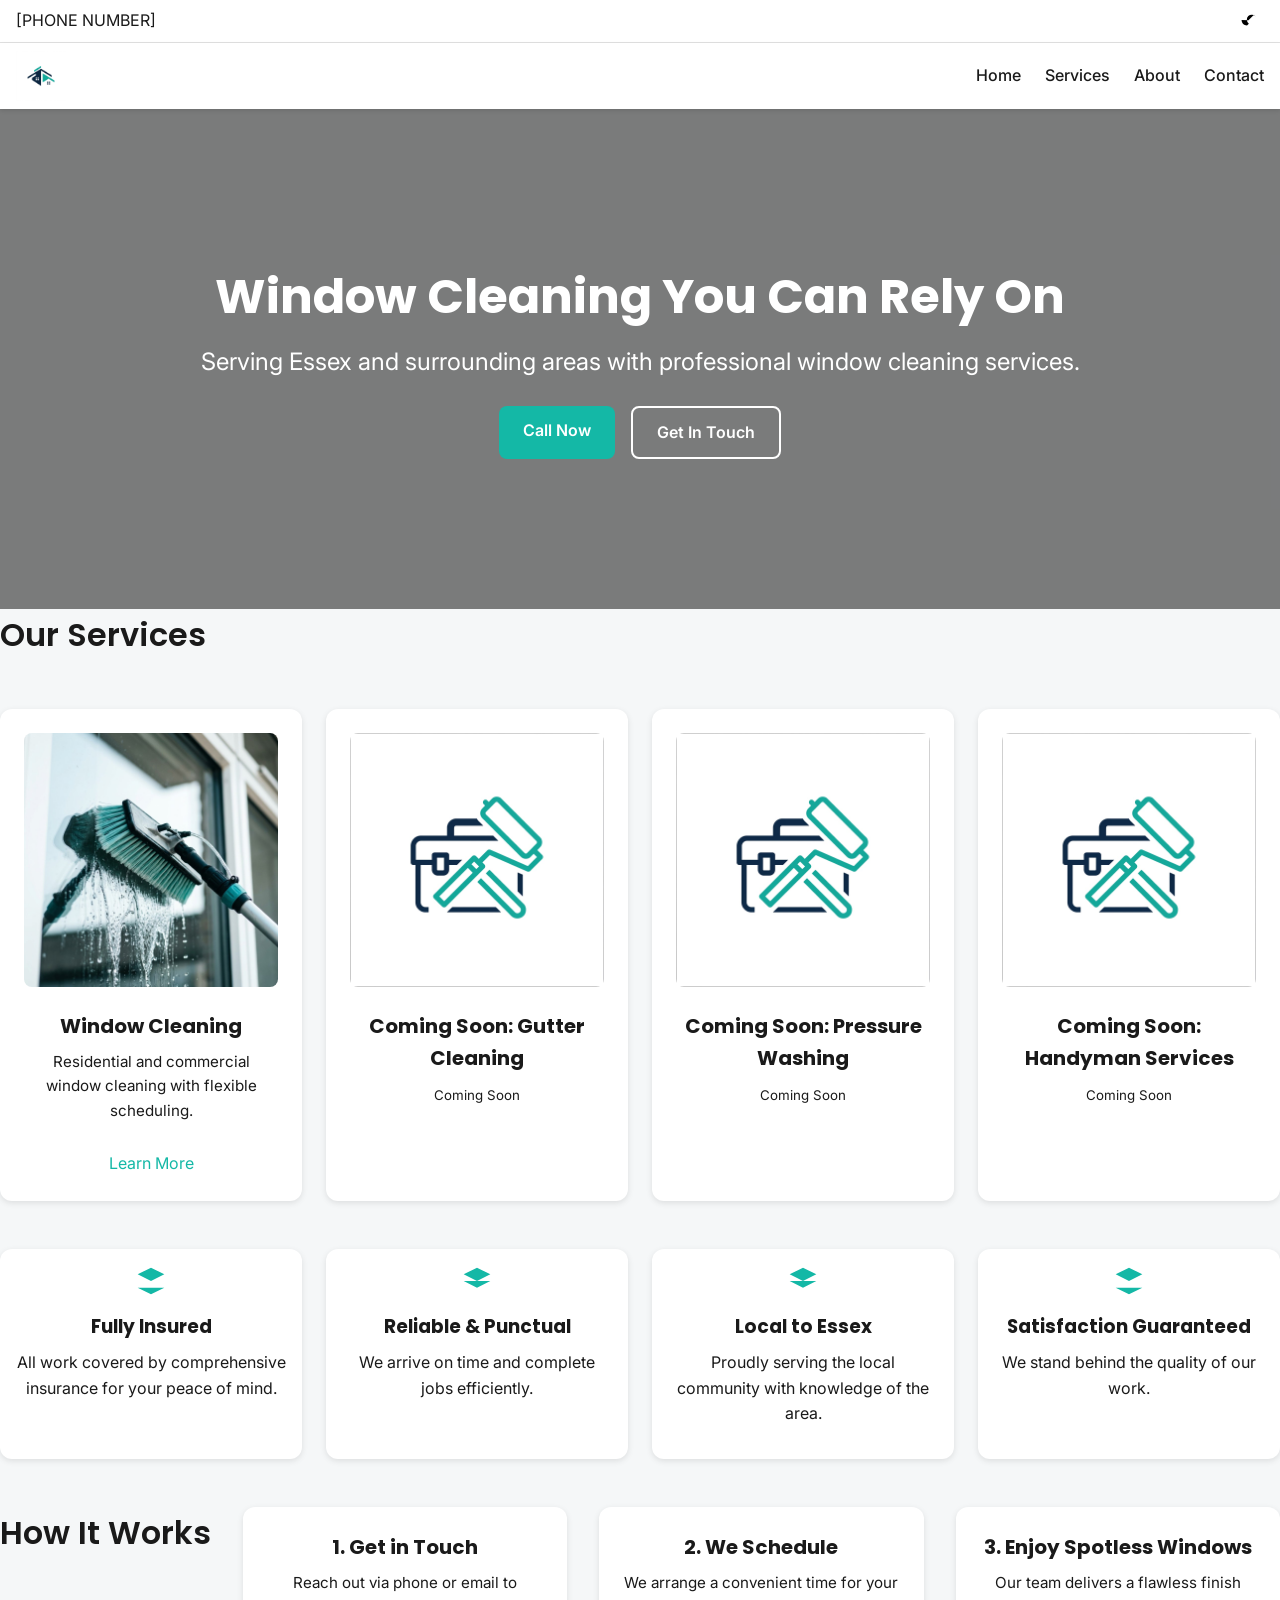
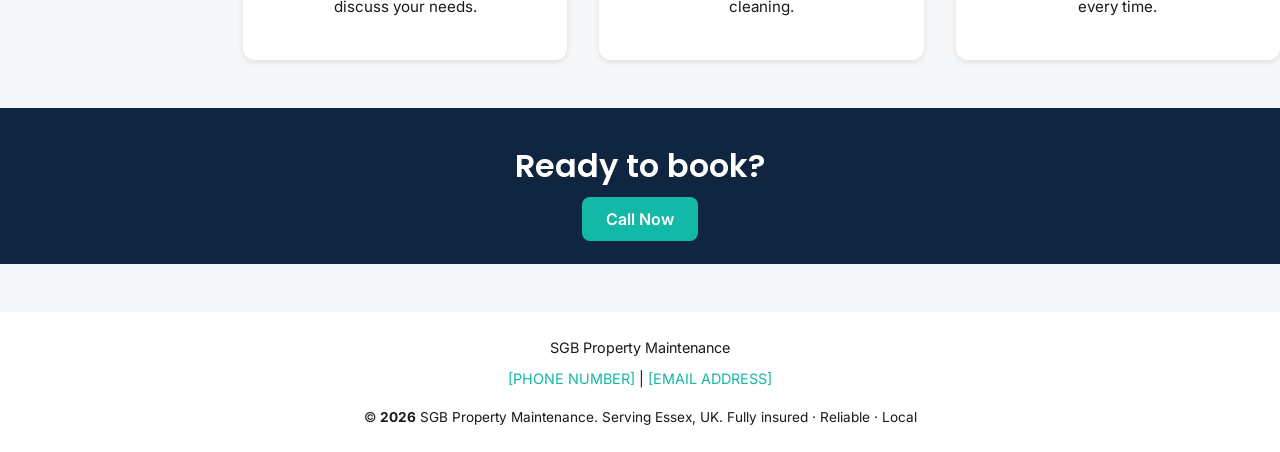
==== index.html @ f398556b "Initial Commit" ====
<!DOCTYPE html>
<html lang="en">
<head>
  <meta charset="UTF-8">
  <meta name="viewport" content="width=device-width, initial-scale=1.0">
  <title>SGB Property Maintenance – Window Cleaning in Essex</title>
  <meta name="description" content="SGB Property Maintenance offers reliable window cleaning services across Essex. Get a free quote today.">
  <link rel="icon" href="assets/images/favicon.jpg">
  <link href="https://fonts.googleapis.com/css2?family=Poppins:wght@600;700&family=Inter:wght@400;500&display=swap" rel="stylesheet">
  <link rel="stylesheet" href="assets/css/style.css">
</head>
<body>

  <!-- Top Bar -->
  <header class="top-bar">
    <a href="tel:+441234567890">[PHONE NUMBER]</a>
    <svg class="phone-icon" viewBox="0 0 24 24" aria-hidden="true"><path d="M6.62 10.79a7.03 7.03 0 006.59 6.59l2.2-2.2a5.99 5.99 0 118.38-8.38l-2.2-2.2-6.59 6.59z"/></svg>
  </header>

  <!-- Main Header -->
  <header class="main-header">
    <div class="logo"><img src="assets/images/logo.jpg" alt="SGB Property Maintenance logo" height="50"></div>
    <nav class="nav" id="nav">
      <a href="index.html">Home</a>
      <a href="services.html">Services</a>
      <a href="about.html">About</a>
      <a href="contact.html">Contact</a>
    </nav>
    <div class="hamburger" id="hamburger" aria-label="Toggle navigation"><span></span><span></span><span></span></div>
  </header>

  <!-- Hero -->
  <section class="hero">
    <div class="content">
      <h1>Window Cleaning You Can Rely On</h1>
      <p>Serving Essex and surrounding areas with professional window cleaning services.</p>
      <div class="cta-buttons">
        <a href="contact.html" class="cta-primary">Call Now</a>
        <a href="contact.html" class="cta-secondary">Get In Touch</a>
      </div>
    </div>
  </section>

  <!-- Our Services -->
  <section class="services-section">
    <h2>Our Services</h2>
    <div class="services-grid">
      <div class="card">
        <img src="assets/images/service-window-cleaning.jpg" alt="Window Cleaning service">
        <h3>Window Cleaning</h3>
        <p>Residential and commercial window cleaning with flexible scheduling.</p>
        <a href="services.html">Learn More</a>
      </div>
      <div class="card">
        <img src="assets/images/service-coming-soon.jpg" alt="Coming soon service">
        <h3>Coming Soon: Gutter Cleaning</h3>
        <small>Coming Soon</small>
      </div>
      <div class="card">
        <img src="assets/images/service-coming-soon.jpg" alt="Coming soon service">
        <h3>Coming Soon: Pressure Washing</h3>
        <small>Coming Soon</small>
      </div>
      <div class="card">
        <img src="assets/images/service-coming-soon.jpg" alt="Coming soon service">
        <h3>Coming Soon: Handyman Services</h3>
        <small>Coming Soon</small>
      </div>
    </div>
  </section>

  <!-- Why Choose SGB -->
  <section class="why-section">
    <div class="why-card">
      <svg viewBox="0 0 24 24" aria-hidden="true"><path d="M12 2L2 7l10 5 10-5-10-5zM2 17l10 5 10-5"/></svg>
      <h3>Fully Insured</h3>
      <p>All work covered by comprehensive insurance for your peace of mind.</p>
    </div>
    <div class="why-card">
      <svg viewBox="0 0 24 24" aria-hidden="true"><path d="M12 2L2 7l10 5 10-5-10-5zM2 12l10 5 10-5"/></svg>
      <h3>Reliable & Punctual</h3>
      <p>We arrive on time and complete jobs efficiently.</p>
    </div>
    <div class="why-card">
      <svg viewBox="0 0 24 24" aria-hidden="true"><path d="M12 2L2 7l10 5 10-5-10-5zM2 12l10 5 10-5"/></svg>
      <h3>Local to Essex</h3>
      <p>Proudly serving the local community with knowledge of the area.</p>
    </div>
    <div class="why-card">
      <svg viewBox="0 0 24 24" aria-hidden="true"><path d="M12 2L2 7l10 5 10-5-10-5zM2 17l10 5 10-5"/></svg>
      <h3>Satisfaction Guaranteed</h3>
      <p>We stand behind the quality of our work.</p>
    </div>
  </section>

  <!-- How It Works -->
  <section class="process">
    <h2>How It Works</h2>
    <div class="process-step">
      <h3>1. Get in Touch</h3>
      <p>Reach out via phone or email to discuss your needs.</p>
    </div>
    <div class="process-step">
      <h3>2. We Schedule</h3>
      <p>We arrange a convenient time for your cleaning.</p>
    </div>
    <div class="process-step">
      <h3>3. Enjoy Spotless Windows</h3>
      <p>Our team delivers a flawless finish every time.</p>
    </div>
  </section>

  <!-- CTA Banner -->
  <section class="cta-banner">
    <h2>Ready to book?</h2>
    <a href="contact.html" class="btn">Call Now</a>
  </section>

  <!-- Footer -->
  <footer>
    <div class="logo">SGB Property Maintenance</div>
    <div class="footer-links">
      <a href="tel:+441234567890">[PHONE NUMBER]</a> |
      <a href="mailto:[EMAIL ADDRESS]">[EMAIL ADDRESS]</a>
    </div>
    <div class="copyright">© <span id="year"></span> SGB Property Maintenance. Serving Essex, UK. Fully insured · Reliable · Local</div>
  </footer>

  <script src="assets/js/script.js"></script>
</body>
</html>
---- assets/css/style.css ----
/* Base & Variables */
:root {
  --primary-navy: #0f2540;
  --accent-teal: #14b8a6;
  --white: #ffffff;
  --light-grey: #f5f7f8;
  --dark-text: #1a1a1a;
}

/* Reset & Base */
* {
  box-sizing: border-box;
  margin: 0;
  padding: 0;
}
body {
  font-family: 'Inter', sans-serif;
  background-color: var(--light-grey);
  color: var(--dark-text);
  line-height: 1.6;
}

/* Typography */
h1,
h2,
h3,
h4 {
  font-family: 'Poppins', sans-serif;
  margin-bottom: 0.5rem;
}
h1 {
  font-size: 2.5rem;
  font-weight: 700;
}
h2 {
  font-size: 2rem;
  font-weight: 600;
}
p {
  margin-bottom: 1rem;
}

/* Layout */
.container {
  max-width: 1200px;
  margin: 0 auto;
  padding: 0 1rem;
}

/* Top Bar */
.top-bar {
  background-color: var(--white);
  padding: 0.5rem 1rem;
  display: flex;
  align-items: center;
  justify-content: space-between;
  border-bottom: 1px solid #e0e0e0;
}
.top-bar a {
  color: var(--dark-text);
  text-decoration: none;
}
.top-bar .phone-icon {
  width: 20px;
  height: 20px;
  margin-right: 0.5rem;
}

/* Header */
header {
  position: sticky;
  top: 0;
  background-color: var(--white);
  box-shadow: 0 2px 4px rgba(0,0,0,0.1);
  z-index: 1000;
  display: flex;
  align-items: center;
  justify-content: space-between;
  padding: 0.5rem 1rem;
}
header .logo {
  max-height: 50px;
}
header nav {
  display: flex;
  gap: 1.5rem;
}
header nav a {
  color: var(--dark-text);
  text-decoration: none;
  font-weight: 500;
}
header nav a:hover {
  color: var(--accent-teal);
}
header .hamburger {
  display: none;
  flex-direction: column;
  gap: 5px;
  cursor: pointer;
}
header .hamburger span {
  width: 25px;
  height: 3px;
  background-color: var(--dark-text);
}

/* Hero Section */
.hero {
  background: url('assets/images/hero-window-cleaning.jpg') center/cover no-repeat;
  color: var(--white);
  text-align: center;
  padding: 100px 1rem;
  position: relative;
}
.hero::after {
  content: '';
  position: absolute;
  top: 0;
  left: 0;
  right: 0;
  bottom: 0;
  background: rgba(0,0,0,0.5);
}
.hero .content {
  position: relative;
  z-index: 1;
}
.hero h1 {
  font-size: 3rem;
  margin-bottom: 0.5rem;
}
.hero p {
  font-size: 1.5rem;
  margin-bottom: 1.5rem;
}
.hero .cta-buttons {
  display: flex;
  gap: 1rem;
  justify-content: center;
}
.hero .cta-buttons a {
  padding: 0.75rem 1.5rem;
  border-radius: 8px;
  text-decoration: none;
  font-weight: 600;
}
.hero .cta-primary {
  background-color: var(--accent-teal);
  color: var(--white);
}
.hero .cta-secondary {
  background-color: transparent;
  color: var(--white);
  border: 2px solid var(--white);
}

/* Services Grid */
.services-grid {
  display: grid;
  grid-template-columns: repeat(auto-fit, minmax(250px, 1fr));
  gap: 1.5rem;
  margin: 3rem 0;
}
.card {
  background: var(--white);
  border-radius: 12px;
  box-shadow: 0 2px 6px rgba(0,0,0,0.1);
  padding: 1.5rem;
  text-align: center;
}
.card img {
  max-width: 100%;
  border-radius: 8px;
  margin-bottom: 1rem;
}
.card h3 {
  font-size: 1.25rem;
  margin-bottom: 0.5rem;
}
.card p {
  font-size: 0.95rem;
  color: var(--dark-text);
}
.card a {
  display: inline-block;
  margin-top: 0.75rem;
  color: var(--accent-teal);
  text-decoration: none;
}

/* Why Choose Section */
.why-section {
  display: grid;
  grid-template-columns: repeat(auto-fit, minmax(200px, 1fr));
  gap: 1.5rem;
  margin: 3rem 0;
}
.why-card {
  background: var(--white);
  border-radius: 12px;
  box-shadow: 0 2px 6px rgba(0,0,0,0.1);
  padding: 1rem;
  text-align: center;
}
.why-card svg {
  width: 32px;
  height: 32px;
  margin-bottom: 0.5rem;
  fill: var(--accent-teal);
}

/* How It Works */
.process {
  display: flex;
  justify-content: space-between;
  margin: 3rem 0;
  flex-wrap: wrap;
}
.process-step {
  flex: 1;
  min-width: 200px;
  text-align: center;
  background: var(--white);
  border-radius: 12px;
  box-shadow: 0 2px 6px rgba(0,0,0,0.1);
  padding: 1.5rem;
}
.process-step h3 {
  font-size: 1.25rem;
  margin-bottom: 0.5rem;
}
.process-step p {
  font-size: 0.95rem;
}

/* CTA Banner */
.cta-banner {
  background-color: var(--primary-navy);
  color: var(--white);
  text-align: center;
  padding: 2rem 1rem;
  margin: 3rem 0;
}
.cta-banner h2 {
  font-size: 2rem;
  margin-bottom: 1rem;
}
.cta-banner .btn {
  padding: 0.75rem 1.5rem;
  border-radius: 8px;
  background-color: var(--accent-teal);
  color: var(--white);
  text-decoration: none;
  font-weight: 600;
}

/* Footer */
footer {
  background-color: var(--white);
  padding: 1.5rem 1rem;
  text-align: center;
  font-size: 0.9rem;
  color: var(--dark-text);
  display: flex;
  flex-direction: column;
  align-items: center;
  gap: 0.5rem;
}
footer .footer-links a {
  color: var(--accent-teal);
  text-decoration: none;
}
footer .copyright {
  margin-top: 0.5rem;
  font-size: 0.85rem;
}

/* Responsive */
@media (max-width: 600px) {
  .hero h1 {
    font-size: 2.5rem;
  }
  .hero p {
    font-size: 1.25rem;
  }
  header nav {
    display: none;
    flex-direction: column;
    width: 100%;
    background: var(--white);
    position: absolute;
    top: 100%;
    left: 0;
    box-shadow: 0 2px 4px rgba(0,0,0,0.1);
  }
  header nav.active {
    display: flex;
  }
  header .hamburger {
    display: flex;
  }
}
@media (min-width: 1024px) {
  .hero {
    padding: 150px 1rem;
  }
  .process {
    gap: 2rem;
  }
}

/* Footer Year Script */
footer .copyright #year {
  font-weight: bold;
}

/* Comments for major sections */
.hero-section { }
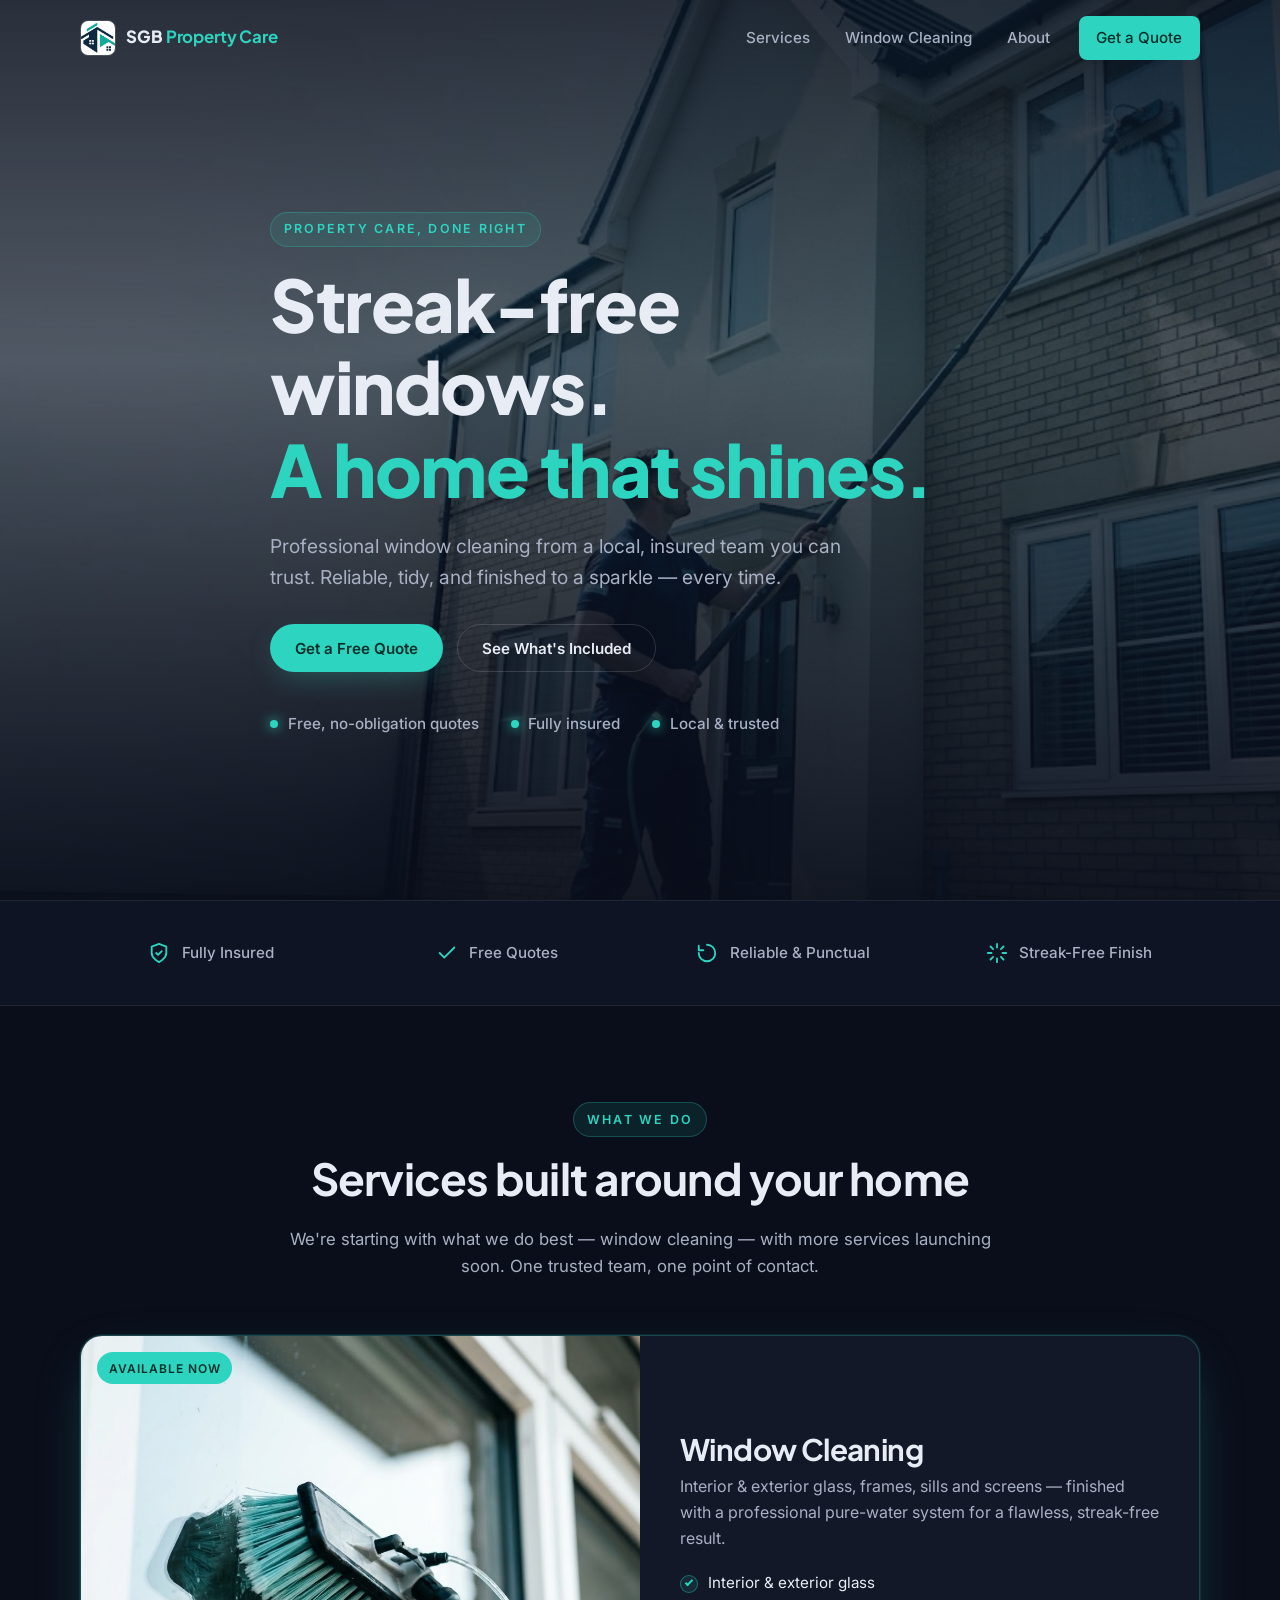
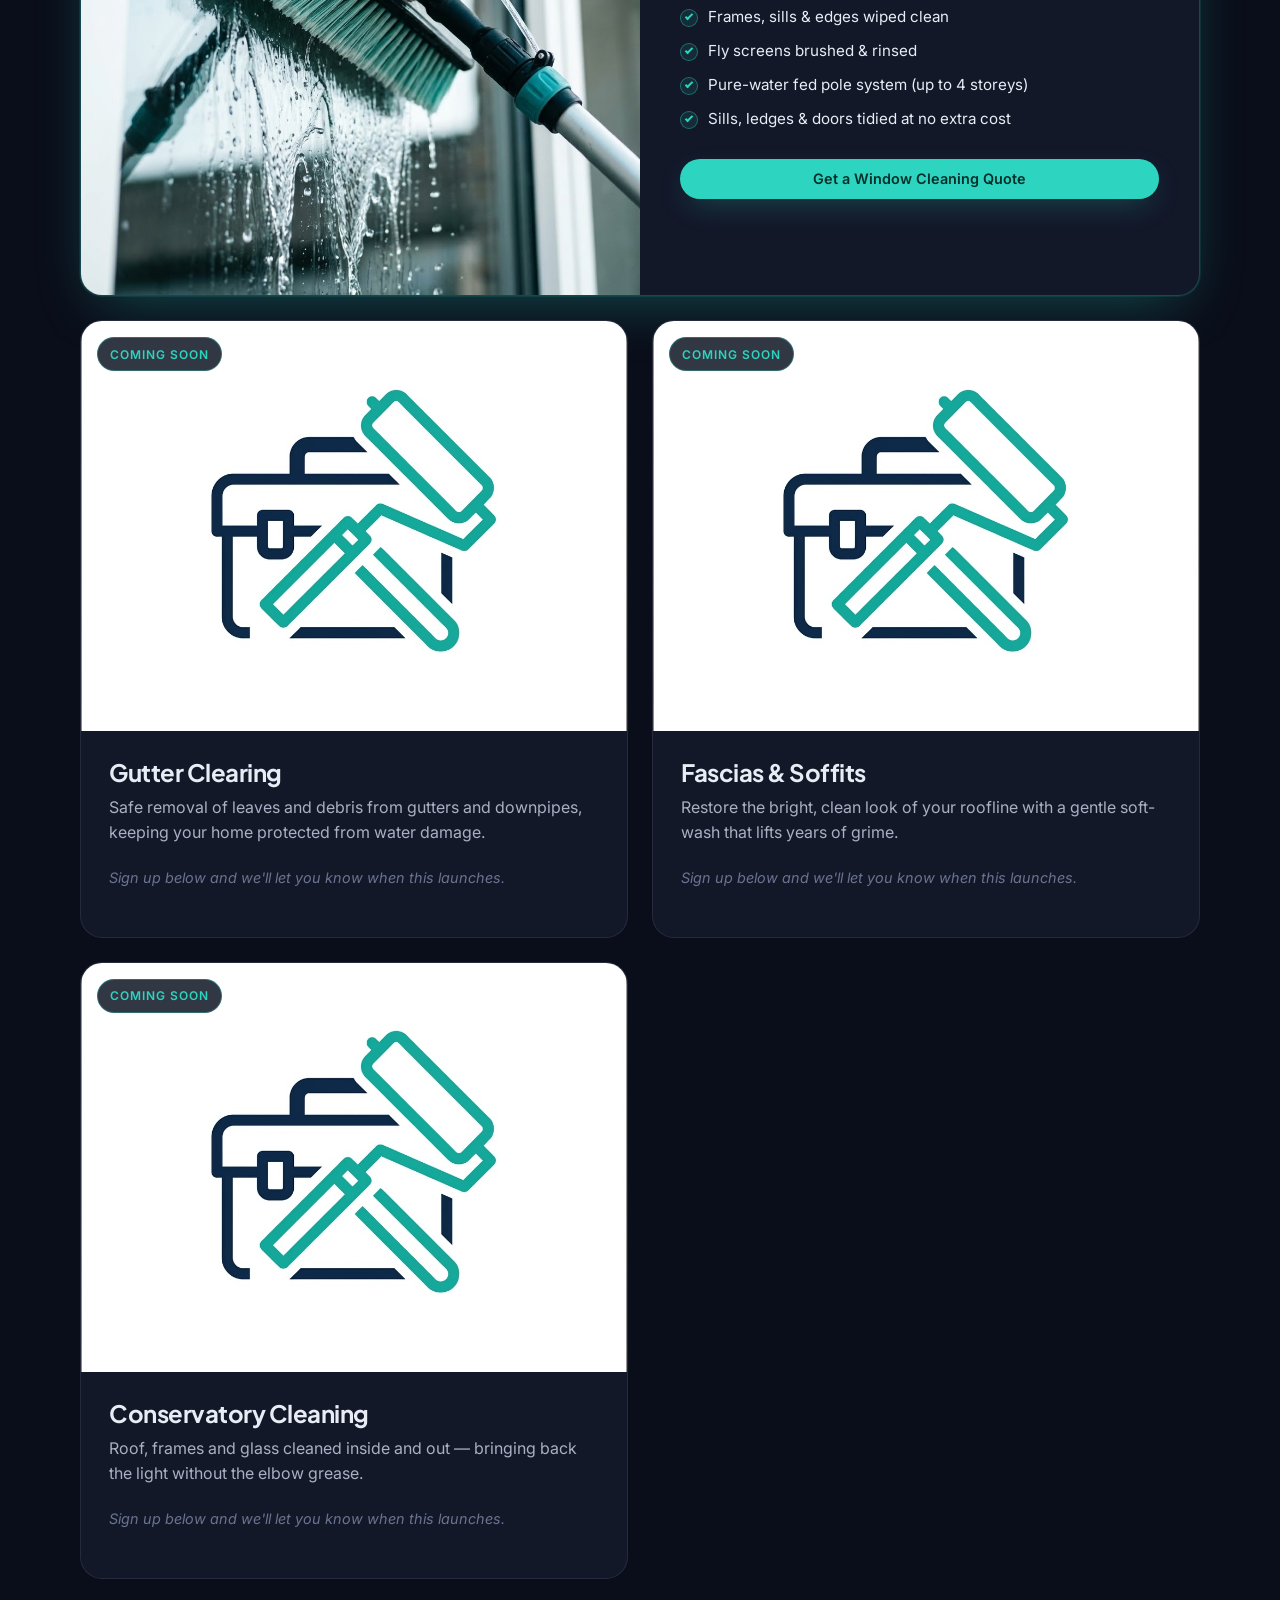
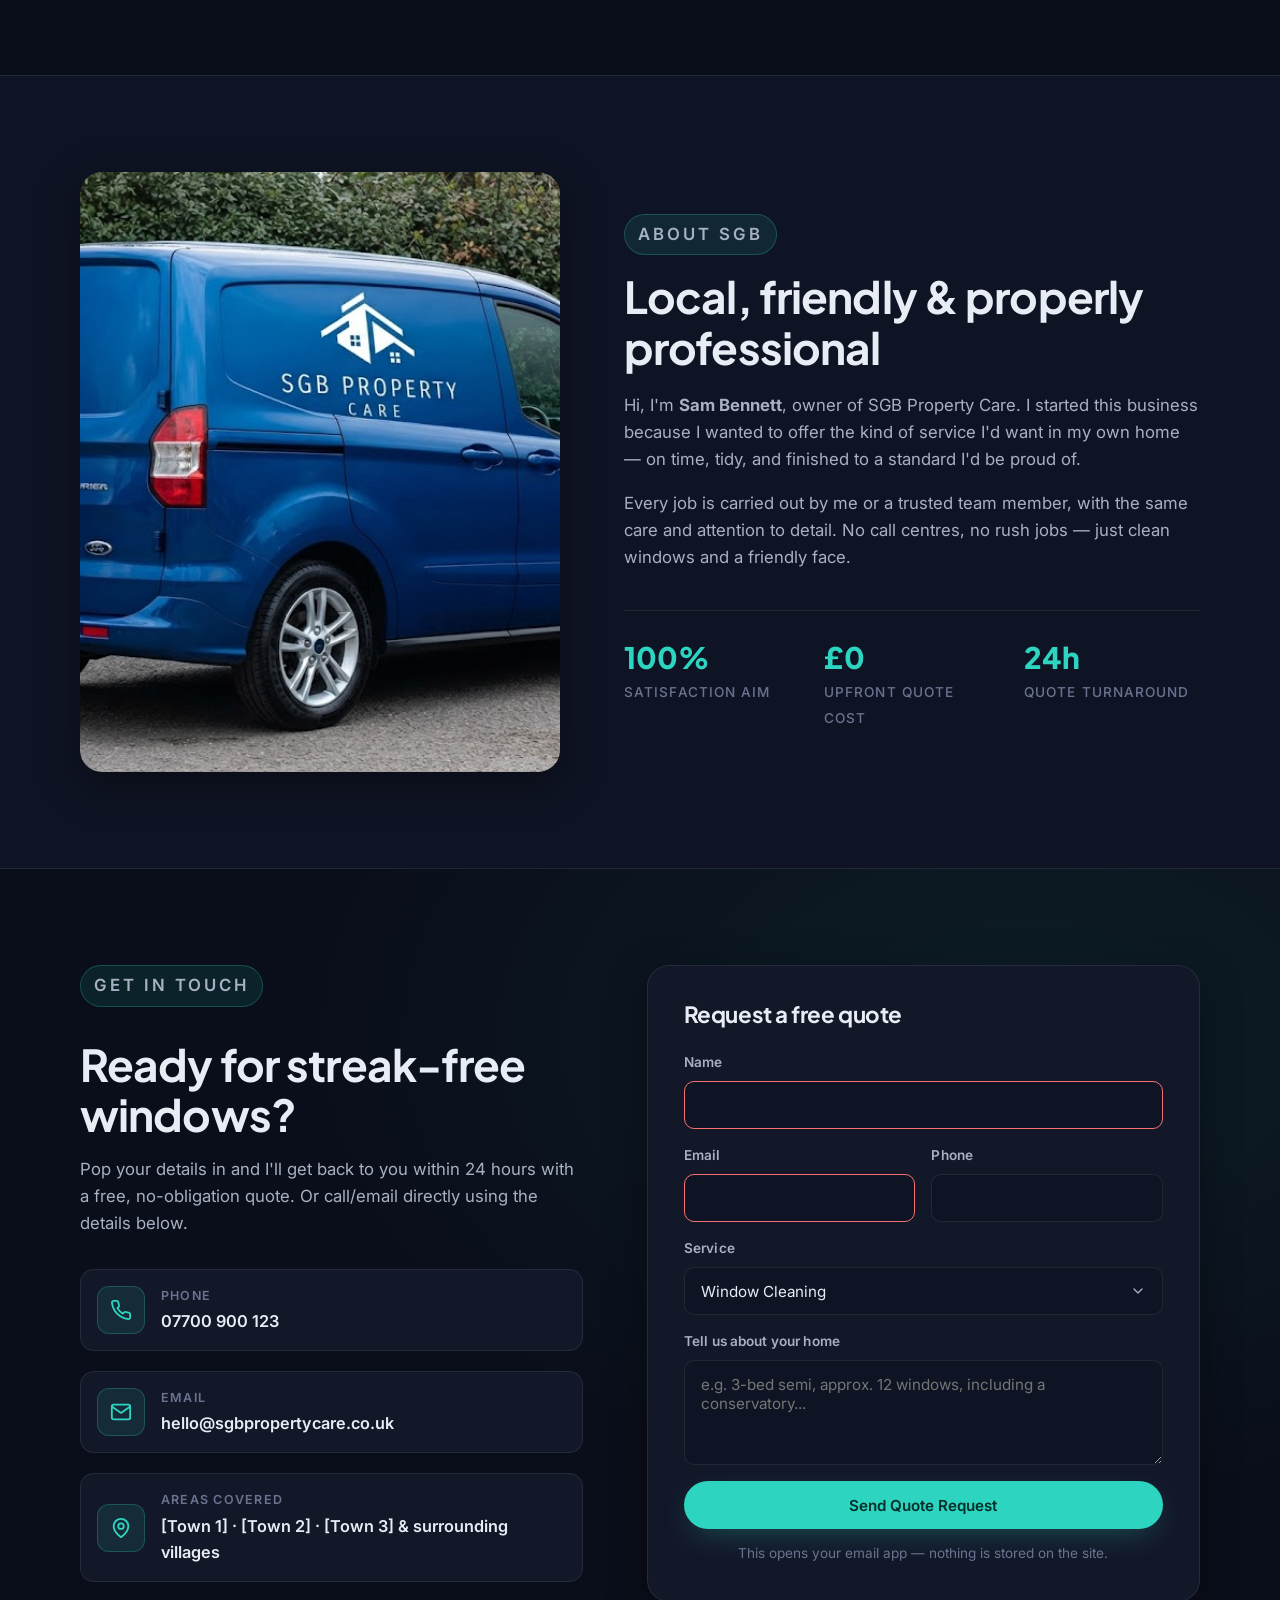
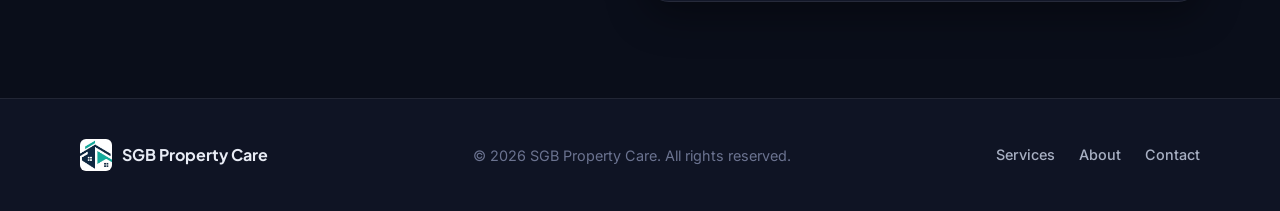
==== commit fdd93acc: "redesign" ====
--- a/index.html
+++ b/index.html
@@ -1,131 +1,283 @@
 <!DOCTYPE html>
 <html lang="en">
 <head>
-  <meta charset="UTF-8">
-  <meta name="viewport" content="width=device-width, initial-scale=1.0">
-  <title>SGB Property Maintenance – Window Cleaning in Essex</title>
-  <meta name="description" content="SGB Property Maintenance offers reliable window cleaning services across Essex. Get a free quote today.">
-  <link rel="icon" href="assets/images/favicon.jpg">
-  <link href="https://fonts.googleapis.com/css2?family=Poppins:wght@600;700&family=Inter:wght@400;500&display=swap" rel="stylesheet">
-  <link rel="stylesheet" href="assets/css/style.css">
+    <meta charset="UTF-8">
+    <meta name="viewport" content="width=device-width, initial-scale=1.0">
+    <meta name="description" content="SGB Property Care - Professional window cleaning and property care services. Streak-free windows, reliable service, free quotes.">
+    <meta name="theme-color" content="#0a0e1a">
+    <title>SGB Property Care | Professional Window Cleaning</title>
+    <link rel="icon" type="image/jpeg" href="assets/images/favicon.jpg">
+    <link rel="preconnect" href="https://fonts.googleapis.com">
+    <link rel="preconnect" href="https://fonts.gstatic.com" crossorigin>
+    <link href="https://fonts.googleapis.com/css2?family=Inter:wght@400;500;600;700;800&family=Plus+Jakarta+Sans:wght@600;700;800&display=swap" rel="stylesheet">
+    <link rel="stylesheet" href="css/style.css">
 </head>
 <body>
 
-  <!-- Top Bar -->
-  <header class="top-bar">
-    <a href="tel:+441234567890">[PHONE NUMBER]</a>
-    <svg class="phone-icon" viewBox="0 0 24 24" aria-hidden="true"><path d="M6.62 10.79a7.03 7.03 0 006.59 6.59l2.2-2.2a5.99 5.99 0 118.38-8.38l-2.2-2.2-6.59 6.59z"/></svg>
-  </header>
-
-  <!-- Main Header -->
-  <header class="main-header">
-    <div class="logo"><img src="assets/images/logo.jpg" alt="SGB Property Maintenance logo" height="50"></div>
-    <nav class="nav" id="nav">
-      <a href="index.html">Home</a>
-      <a href="services.html">Services</a>
-      <a href="about.html">About</a>
-      <a href="contact.html">Contact</a>
-    </nav>
-    <div class="hamburger" id="hamburger" aria-label="Toggle navigation"><span></span><span></span><span></span></div>
-  </header>
-
-  <!-- Hero -->
-  <section class="hero">
-    <div class="content">
-      <h1>Window Cleaning You Can Rely On</h1>
-      <p>Serving Essex and surrounding areas with professional window cleaning services.</p>
-      <div class="cta-buttons">
-        <a href="contact.html" class="cta-primary">Call Now</a>
-        <a href="contact.html" class="cta-secondary">Get In Touch</a>
-      </div>
-    </div>
-  </section>
-
-  <!-- Our Services -->
-  <section class="services-section">
-    <h2>Our Services</h2>
-    <div class="services-grid">
-      <div class="card">
-        <img src="assets/images/service-window-cleaning.jpg" alt="Window Cleaning service">
-        <h3>Window Cleaning</h3>
-        <p>Residential and commercial window cleaning with flexible scheduling.</p>
-        <a href="services.html">Learn More</a>
-      </div>
-      <div class="card">
-        <img src="assets/images/service-coming-soon.jpg" alt="Coming soon service">
-        <h3>Coming Soon: Gutter Cleaning</h3>
-        <small>Coming Soon</small>
-      </div>
-      <div class="card">
-        <img src="assets/images/service-coming-soon.jpg" alt="Coming soon service">
-        <h3>Coming Soon: Pressure Washing</h3>
-        <small>Coming Soon</small>
-      </div>
-      <div class="card">
-        <img src="assets/images/service-coming-soon.jpg" alt="Coming soon service">
-        <h3>Coming Soon: Handyman Services</h3>
-        <small>Coming Soon</small>
-      </div>
-    </div>
-  </section>
-
-  <!-- Why Choose SGB -->
-  <section class="why-section">
-    <div class="why-card">
-      <svg viewBox="0 0 24 24" aria-hidden="true"><path d="M12 2L2 7l10 5 10-5-10-5zM2 17l10 5 10-5"/></svg>
-      <h3>Fully Insured</h3>
-      <p>All work covered by comprehensive insurance for your peace of mind.</p>
-    </div>
-    <div class="why-card">
-      <svg viewBox="0 0 24 24" aria-hidden="true"><path d="M12 2L2 7l10 5 10-5-10-5zM2 12l10 5 10-5"/></svg>
-      <h3>Reliable & Punctual</h3>
-      <p>We arrive on time and complete jobs efficiently.</p>
-    </div>
-    <div class="why-card">
-      <svg viewBox="0 0 24 24" aria-hidden="true"><path d="M12 2L2 7l10 5 10-5-10-5zM2 12l10 5 10-5"/></svg>
-      <h3>Local to Essex</h3>
-      <p>Proudly serving the local community with knowledge of the area.</p>
-    </div>
-    <div class="why-card">
-      <svg viewBox="0 0 24 24" aria-hidden="true"><path d="M12 2L2 7l10 5 10-5-10-5zM2 17l10 5 10-5"/></svg>
-      <h3>Satisfaction Guaranteed</h3>
-      <p>We stand behind the quality of our work.</p>
-    </div>
-  </section>
-
-  <!-- How It Works -->
-  <section class="process">
-    <h2>How It Works</h2>
-    <div class="process-step">
-      <h3>1. Get in Touch</h3>
-      <p>Reach out via phone or email to discuss your needs.</p>
-    </div>
-    <div class="process-step">
-      <h3>2. We Schedule</h3>
-      <p>We arrange a convenient time for your cleaning.</p>
-    </div>
-    <div class="process-step">
-      <h3>3. Enjoy Spotless Windows</h3>
-      <p>Our team delivers a flawless finish every time.</p>
-    </div>
-  </section>
-
-  <!-- CTA Banner -->
-  <section class="cta-banner">
-    <h2>Ready to book?</h2>
-    <a href="contact.html" class="btn">Call Now</a>
-  </section>
-
-  <!-- Footer -->
-  <footer>
-    <div class="logo">SGB Property Maintenance</div>
-    <div class="footer-links">
-      <a href="tel:+441234567890">[PHONE NUMBER]</a> |
-      <a href="mailto:[EMAIL ADDRESS]">[EMAIL ADDRESS]</a>
-    </div>
-    <div class="copyright">© <span id="year"></span> SGB Property Maintenance. Serving Essex, UK. Fully insured · Reliable · Local</div>
-  </footer>
-
-  <script src="assets/js/script.js"></script>
+    <header class="site-header" id="site-header">
+        <div class="container header-inner">
+            <a href="#home" class="logo" aria-label="SGB Property Care home">
+                <img src="assets/images/logo.png" alt="SGB Property Care logo">
+                <span>SGB <em>Property Care</em></span>
+            </a>
+
+            <nav class="nav" id="nav" aria-label="Primary">
+                <a href="#services">Services</a>
+                <a href="#window-cleaning">Window Cleaning</a>
+                <a href="#about">About</a>
+                <a href="#contact" class="nav-cta">Get a Quote</a>
+            </nav>
+
+            <button class="nav-toggle" id="nav-toggle" aria-label="Toggle menu" aria-expanded="false" aria-controls="nav">
+                <span></span><span></span><span></span>
+            </button>
+        </div>
+    </header>
+
+    <main>
+
+        <section class="hero" id="home">
+            <div class="hero-bg" aria-hidden="true"></div>
+            <div class="hero-overlay" aria-hidden="true"></div>
+
+            <div class="container hero-inner">
+                <p class="eyebrow">Property Care, Done Right</p>
+                <h1 class="hero-title">
+                    Streak-free windows.<br>
+                    <span class="accent">A home that shines.</span>
+                </h1>
+                <p class="hero-sub">
+                    Professional window cleaning from a local, insured team you can trust. Reliable, tidy, and finished to a sparkle &mdash; every time.
+                </p>
+                <div class="hero-actions">
+                    <a href="#contact" class="btn btn-primary">Get a Free Quote</a>
+                    <a href="#window-cleaning" class="btn btn-ghost">See What's Included</a>
+                </div>
+
+                <ul class="hero-points" aria-label="Service highlights">
+                    <li><span class="dot"></span> Free, no-obligation quotes</li>
+                    <li><span class="dot"></span> Fully insured</li>
+                    <li><span class="dot"></span> Local &amp; trusted</li>
+                </ul>
+            </div>
+        </section>
+
+        <section class="trust">
+            <div class="container">
+                <ul class="trust-strip">
+                    <li>
+                        <svg viewBox="0 0 24 24" fill="none" stroke="currentColor" stroke-width="2" stroke-linecap="round" stroke-linejoin="round" aria-hidden="true"><path d="M12 22s8-4 8-10V5l-8-3-8 3v7c0 6 8 10 8 10z"/><path d="m9 12 2 2 4-4"/></svg>
+                        <span>Fully Insured</span>
+                    </li>
+                    <li>
+                        <svg viewBox="0 0 24 24" fill="none" stroke="currentColor" stroke-width="2" stroke-linecap="round" stroke-linejoin="round" aria-hidden="true"><path d="M20 6 9 17l-5-5"/></svg>
+                        <span>Free Quotes</span>
+                    </li>
+                    <li>
+                        <svg viewBox="0 0 24 24" fill="none" stroke="currentColor" stroke-width="2" stroke-linecap="round" stroke-linejoin="round" aria-hidden="true"><path d="M3 12a9 9 0 1 0 9-9"/><path d="M3 4v5h5"/></svg>
+                        <span>Reliable &amp; Punctual</span>
+                    </li>
+                    <li>
+                        <svg viewBox="0 0 24 24" fill="none" stroke="currentColor" stroke-width="2" stroke-linecap="round" stroke-linejoin="round" aria-hidden="true"><path d="M12 2v4"/><path d="M12 18v4"/><path d="M4.93 4.93l2.83 2.83"/><path d="M16.24 16.24l2.83 2.83"/><path d="M2 12h4"/><path d="M18 12h4"/><path d="M4.93 19.07l2.83-2.83"/><path d="M16.24 7.76l2.83-2.83"/></svg>
+                        <span>Streak-Free Finish</span>
+                    </li>
+                </ul>
+            </div>
+        </section>
+
+        <section class="services" id="services">
+            <div class="container">
+                <div class="section-head">
+                    <p class="eyebrow">What we do</p>
+                    <h2>Services built around your home</h2>
+                    <p class="section-lead">We're starting with what we do best &mdash; window cleaning &mdash; with more services launching soon. One trusted team, one point of contact.</p>
+                </div>
+
+                <div class="service-grid">
+                    <article class="service-card service-card--featured" id="window-cleaning">
+                        <div class="service-card-media">
+                            <img src="assets/images/service-window.jpg" alt="Squeegee finishing a streak-free shine on a window">
+                            <span class="service-badge">Available Now</span>
+                        </div>
+                        <div class="service-card-body">
+                            <h3>Window Cleaning</h3>
+                            <p>Interior &amp; exterior glass, frames, sills and screens &mdash; finished with a professional pure-water system for a flawless, streak-free result.</p>
+                            <ul class="check-list">
+                                <li>Interior &amp; exterior glass</li>
+                                <li>Frames, sills &amp; edges wiped clean</li>
+                                <li>Fly screens brushed &amp; rinsed</li>
+                                <li>Pure-water fed pole system (up to 4 storeys)</li>
+                                <li>Sills, ledges &amp; doors tidied at no extra cost</li>
+                            </ul>
+                            <a href="#contact" class="btn btn-primary btn-sm">Get a Window Cleaning Quote</a>
+                        </div>
+                    </article>
+
+                    <article class="service-card service-card--soon">
+                        <div class="service-card-media">
+                            <img src="assets/images/service-placeholder.jpg" alt="More services coming soon">
+                            <span class="service-badge service-badge--soon">Coming Soon</span>
+                        </div>
+                        <div class="service-card-body">
+                            <h3>Gutter Clearing</h3>
+                            <p>Safe removal of leaves and debris from gutters and downpipes, keeping your home protected from water damage.</p>
+                            <p class="muted">Sign up below and we'll let you know when this launches.</p>
+                        </div>
+                    </article>
+
+                    <article class="service-card service-card--soon">
+                        <div class="service-card-media">
+                            <img src="assets/images/service-placeholder.jpg" alt="More services coming soon">
+                            <span class="service-badge service-badge--soon">Coming Soon</span>
+                        </div>
+                        <div class="service-card-body">
+                            <h3>Fascias &amp; Soffits</h3>
+                            <p>Restore the bright, clean look of your roofline with a gentle soft-wash that lifts years of grime.</p>
+                            <p class="muted">Sign up below and we'll let you know when this launches.</p>
+                        </div>
+                    </article>
+
+                    <article class="service-card service-card--soon">
+                        <div class="service-card-media">
+                            <img src="assets/images/service-placeholder.jpg" alt="More services coming soon">
+                            <span class="service-badge service-badge--soon">Coming Soon</span>
+                        </div>
+                        <div class="service-card-body">
+                            <h3>Conservatory Cleaning</h3>
+                            <p>Roof, frames and glass cleaned inside and out &mdash; bringing back the light without the elbow grease.</p>
+                            <p class="muted">Sign up below and we'll let you know when this launches.</p>
+                        </div>
+                    </article>
+                </div>
+            </div>
+        </section>
+
+        <section class="about" id="about">
+            <div class="container about-inner">
+                <div class="about-media">
+                    <img src="assets/images/about.jpg" alt="Sam Bennett, owner of SGB Property Care">
+                    <div class="about-media-frame" aria-hidden="true"></div>
+                </div>
+                <div class="about-content">
+                    <p class="eyebrow">About SGB</p>
+                    <h2>Local, friendly &amp; properly professional</h2>
+                    <p>Hi, I'm <strong>Sam Bennett</strong>, owner of SGB Property Care. I started this business because I wanted to offer the kind of service I'd want in my own home &mdash; on time, tidy, and finished to a standard I'd be proud of.</p>
+                    <p>Every job is carried out by me or a trusted team member, with the same care and attention to detail. No call centres, no rush jobs &mdash; just clean windows and a friendly face.</p>
+
+                    <div class="about-stats">
+                        <div>
+                            <span class="stat">100%</span>
+                            <span class="stat-label">Satisfaction aim</span>
+                        </div>
+                        <div>
+                            <span class="stat">£0</span>
+                            <span class="stat-label">Upfront quote cost</span>
+                        </div>
+                        <div>
+                            <span class="stat">24h</span>
+                            <span class="stat-label">Quote turnaround</span>
+                        </div>
+                    </div>
+                </div>
+            </div>
+        </section>
+
+        <section class="contact" id="contact">
+            <div class="container contact-inner">
+                <div class="contact-info">
+                    <p class="eyebrow">Get in touch</p>
+                    <h2>Ready for streak-free windows?</h2>
+                    <p>Pop your details in and I'll get back to you within 24 hours with a free, no-obligation quote. Or call/email directly using the details below.</p>
+
+                    <ul class="contact-list">
+                        <li>
+                            <span class="contact-icon contact-icon--svg" aria-hidden="true">
+                                <svg viewBox="0 0 24 24" fill="none" stroke="currentColor" stroke-width="2" stroke-linecap="round" stroke-linejoin="round"><path d="M22 16.92v3a2 2 0 0 1-2.18 2 19.79 19.79 0 0 1-8.63-3.07 19.5 19.5 0 0 1-6-6 19.79 19.79 0 0 1-3.07-8.67A2 2 0 0 1 4.11 2h3a2 2 0 0 1 2 1.72 12.84 12.84 0 0 0 .7 2.81 2 2 0 0 1-.45 2.11L8.09 9.91a16 16 0 0 0 6 6l1.27-1.27a2 2 0 0 1 2.11-.45 12.84 12.84 0 0 0 2.81.7A2 2 0 0 1 22 16.92z"/></svg>
+                            </span>
+                            <div>
+                                <span class="contact-label">Phone</span>
+                                <a href="tel:+447700900123" class="contact-value">07700 900 123</a>
+                            </div>
+                        </li>
+                        <li>
+                            <span class="contact-icon contact-icon--svg" aria-hidden="true">
+                                <svg viewBox="0 0 24 24" fill="none" stroke="currentColor" stroke-width="2" stroke-linecap="round" stroke-linejoin="round"><path d="M4 4h16c1.1 0 2 .9 2 2v12c0 1.1-.9 2-2 2H4c-1.1 0-2-.9-2-2V6c0-1.1.9-2 2-2z"/><polyline points="22,6 12,13 2,6"/></svg>
+                            </span>
+                            <div>
+                                <span class="contact-label">Email</span>
+                                <a href="mailto:hello@sgbpropertycare.co.uk" class="contact-value">hello@sgbpropertycare.co.uk</a>
+                            </div>
+                        </li>
+                        <li>
+                            <span class="contact-icon contact-icon--svg" aria-hidden="true">
+                                <svg viewBox="0 0 24 24" fill="none" stroke="currentColor" stroke-width="2" stroke-linecap="round" stroke-linejoin="round"><path d="M20 10c0 6-8 12-8 12s-8-6-8-12a8 8 0 0 1 16 0z"/><circle cx="12" cy="10" r="3"/></svg>
+                            </span>
+                            <div>
+                                <span class="contact-label">Areas covered</span>
+                                <span class="contact-value">[Town 1] &middot; [Town 2] &middot; [Town 3] &amp; surrounding villages</span>
+                            </div>
+                        </li>
+                    </ul>
+                </div>
+
+                <form class="contact-form" id="contact-form" novalidate>
+                    <h3>Request a free quote</h3>
+
+                    <div class="field">
+                        <label for="name">Name</label>
+                        <input type="text" id="name" name="name" required autocomplete="name">
+                    </div>
+
+                    <div class="field-row">
+                        <div class="field">
+                            <label for="email">Email</label>
+                            <input type="email" id="email" name="email" required autocomplete="email">
+                        </div>
+                        <div class="field">
+                            <label for="phone">Phone</label>
+                            <input type="tel" id="phone" name="phone" autocomplete="tel">
+                        </div>
+                    </div>
+
+                    <div class="field">
+                        <label for="service">Service</label>
+                        <select id="service" name="service">
+                            <option>Window Cleaning</option>
+                            <option>Gutter Clearing (notify me)</option>
+                            <option>Fascias &amp; Soffits (notify me)</option>
+                            <option>Conservatory Cleaning (notify me)</option>
+                            <option>Other / not sure</option>
+                        </select>
+                    </div>
+
+                    <div class="field">
+                        <label for="message">Tell us about your home</label>
+                        <textarea id="message" name="message" rows="4" placeholder="e.g. 3-bed semi, approx. 12 windows, including a conservatory..."></textarea>
+                    </div>
+
+                    <button type="submit" class="btn btn-primary btn-block">Send Quote Request</button>
+                    <p class="form-note">This opens your email app &mdash; nothing is stored on the site.</p>
+                </form>
+            </div>
+        </section>
+
+    </main>
+
+    <footer class="site-footer">
+        <div class="container footer-inner">
+            <div class="footer-brand">
+                <img src="assets/images/logo.png" alt="SGB Property Care">
+                <span>SGB Property Care</span>
+            </div>
+            <p>&copy; <span id="year"></span> SGB Property Care. All rights reserved.</p>
+            <ul class="footer-links">
+                <li><a href="#services">Services</a></li>
+                <li><a href="#about">About</a></li>
+                <li><a href="#contact">Contact</a></li>
+            </ul>
+        </div>
+    </footer>
+
+    <script src="js/main.js"></script>
 </body>
-</html>+</html>
--- a/css/style.css
+++ b/css/style.css
@@ -0,0 +1,1070 @@
+/* ==========================================================================
+   SGB Property Care - Stylesheet
+   Design: Dark modern, charcoal base, teal accent
+   ========================================================================== */
+
+:root {
+    --bg: #0a0e1a;
+    --bg-2: #0f1424;
+    --bg-3: #161c2e;
+    --surface: #131829;
+    --surface-2: #1a2138;
+    --line: rgba(255, 255, 255, 0.08);
+    --line-strong: rgba(255, 255, 255, 0.14);
+
+    --text: #e8ecf5;
+    --text-soft: #a8b0c3;
+    --text-mute: #6b7390;
+
+    --accent: #2dd4bf;
+    --accent-2: #06b6d4;
+    --accent-glow: rgba(45, 212, 191, 0.35);
+    --accent-soft: rgba(45, 212, 191, 0.1);
+
+    --danger: #f87171;
+    --warning: #fbbf24;
+
+    --radius: 14px;
+    --radius-sm: 10px;
+    --radius-lg: 22px;
+
+    --shadow-sm: 0 4px 12px rgba(0, 0, 0, 0.3);
+    --shadow: 0 12px 40px rgba(0, 0, 0, 0.4);
+    --shadow-glow: 0 0 60px var(--accent-glow);
+
+    --max-w: 1200px;
+    --gutter: clamp(20px, 4vw, 40px);
+
+    --font-body: 'Inter', system-ui, -apple-system, 'Segoe UI', Roboto, sans-serif;
+    --font-display: 'Plus Jakarta Sans', 'Inter', system-ui, sans-serif;
+}
+
+/* ==========================================================================
+   Reset & base
+   ========================================================================== */
+*,
+*::before,
+*::after {
+    box-sizing: border-box;
+}
+
+html {
+    scroll-behavior: smooth;
+    -webkit-text-size-adjust: 100%;
+}
+
+body {
+    margin: 0;
+    font-family: var(--font-body);
+    font-size: 16px;
+    line-height: 1.6;
+    color: var(--text);
+    background: var(--bg);
+    -webkit-font-smoothing: antialiased;
+    -moz-osx-font-smoothing: grayscale;
+    overflow-x: hidden;
+}
+
+img,
+svg {
+    display: block;
+    max-width: 100%;
+    height: auto;
+}
+
+a {
+    color: var(--accent);
+    text-decoration: none;
+    transition: color 0.2s ease;
+}
+
+a:hover {
+    color: var(--accent-2);
+}
+
+ul {
+    margin: 0;
+    padding: 0;
+    list-style: none;
+}
+
+h1, h2, h3, h4 {
+    font-family: var(--font-display);
+    font-weight: 700;
+    line-height: 1.15;
+    margin: 0 0 0.5em;
+    letter-spacing: -0.02em;
+}
+
+p {
+    margin: 0 0 1em;
+}
+
+/* Selection */
+::selection {
+    background: var(--accent);
+    color: var(--bg);
+}
+
+/* ==========================================================================
+   Layout helpers
+   ========================================================================== */
+.container {
+    width: 100%;
+    max-width: var(--max-w);
+    margin: 0 auto;
+    padding: 0 var(--gutter);
+}
+
+.eyebrow {
+    display: inline-block;
+    font-size: 0.78rem;
+    font-weight: 600;
+    text-transform: uppercase;
+    letter-spacing: 0.18em;
+    color: var(--accent);
+    margin: 0 0 1rem;
+    padding: 0.4rem 0.8rem;
+    background: var(--accent-soft);
+    border: 1px solid rgba(45, 212, 191, 0.25);
+    border-radius: 999px;
+}
+
+.accent {
+    color: var(--accent);
+}
+
+.section-head {
+    max-width: 720px;
+    margin: 0 auto 3.5rem;
+    text-align: center;
+}
+
+.section-head h2 {
+    font-size: clamp(1.9rem, 4vw, 2.75rem);
+}
+
+.section-lead {
+    color: var(--text-soft);
+    font-size: 1.05rem;
+    margin: 0;
+}
+
+/* ==========================================================================
+   Buttons
+   ========================================================================== */
+.btn {
+    display: inline-flex;
+    align-items: center;
+    justify-content: center;
+    gap: 0.5rem;
+    padding: 0.95rem 1.5rem;
+    font-family: inherit;
+    font-size: 0.95rem;
+    font-weight: 600;
+    line-height: 1;
+    border-radius: 999px;
+    border: 1px solid transparent;
+    cursor: pointer;
+    text-decoration: none;
+    transition: transform 0.15s ease, background 0.2s ease, border-color 0.2s ease, box-shadow 0.2s ease, color 0.2s ease;
+    white-space: nowrap;
+}
+
+.btn:hover {
+    transform: translateY(-1px);
+}
+
+.btn-primary {
+    background: var(--accent);
+    color: #042f2a;
+    box-shadow: 0 10px 30px -10px var(--accent-glow);
+}
+
+.btn-primary:hover {
+    background: var(--accent-2);
+    color: #042f2a;
+    box-shadow: 0 12px 36px -8px var(--accent-glow);
+}
+
+.btn-ghost {
+    background: transparent;
+    color: var(--text);
+    border-color: var(--line-strong);
+}
+
+.btn-ghost:hover {
+    background: var(--surface);
+    border-color: var(--accent);
+    color: var(--text);
+}
+
+.btn-sm {
+    padding: 0.75rem 1.15rem;
+    font-size: 0.9rem;
+}
+
+.btn-block {
+    width: 100%;
+}
+
+/* ==========================================================================
+   Header
+   ========================================================================== */
+.site-header {
+    position: fixed;
+    top: 0;
+    left: 0;
+    right: 0;
+    z-index: 100;
+    padding: 1rem 0;
+    background: transparent;
+    transition: background 0.3s ease, backdrop-filter 0.3s ease, border-color 0.3s ease, padding 0.3s ease;
+    border-bottom: 1px solid transparent;
+}
+
+.site-header.is-scrolled {
+    background: rgba(10, 14, 26, 0.85);
+    backdrop-filter: blur(14px);
+    -webkit-backdrop-filter: blur(14px);
+    border-bottom-color: var(--line);
+    padding: 0.6rem 0;
+}
+
+.header-inner {
+    display: flex;
+    align-items: center;
+    justify-content: space-between;
+    gap: 1rem;
+}
+
+.logo {
+    display: inline-flex;
+    align-items: center;
+    gap: 0.65rem;
+    color: var(--text);
+    font-family: var(--font-display);
+    font-weight: 800;
+    font-size: 1.05rem;
+    letter-spacing: -0.01em;
+}
+
+.logo img {
+    width: 36px;
+    height: 36px;
+    border-radius: 8px;
+    object-fit: cover;
+    border: 1px solid var(--line-strong);
+}
+
+.logo em {
+    font-style: normal;
+    color: var(--accent);
+    font-weight: 700;
+}
+
+.nav {
+    display: flex;
+    align-items: center;
+    gap: 0.4rem;
+}
+
+.nav a {
+    color: var(--text-soft);
+    font-weight: 500;
+    font-size: 0.95rem;
+    padding: 0.55rem 0.9rem;
+    border-radius: 8px;
+    transition: color 0.2s ease, background 0.2s ease;
+}
+
+.nav a:hover {
+    color: var(--text);
+    background: var(--surface);
+}
+
+.nav .nav-cta {
+    margin-left: 0.5rem;
+    color: #042f2a;
+    background: var(--accent);
+    padding: 0.6rem 1.1rem;
+}
+
+.nav .nav-cta:hover {
+    background: var(--accent-2);
+    color: #042f2a;
+}
+
+.nav-toggle {
+    display: none;
+    width: 44px;
+    height: 44px;
+    background: transparent;
+    border: 1px solid var(--line-strong);
+    border-radius: 10px;
+    cursor: pointer;
+    padding: 0;
+    position: relative;
+}
+
+.nav-toggle span {
+    display: block;
+    position: absolute;
+    left: 11px;
+    width: 20px;
+    height: 2px;
+    background: var(--text);
+    border-radius: 2px;
+    transition: transform 0.25s ease, opacity 0.2s ease, top 0.25s ease;
+}
+
+.nav-toggle span:nth-child(1) { top: 14px; }
+.nav-toggle span:nth-child(2) { top: 21px; }
+.nav-toggle span:nth-child(3) { top: 28px; }
+
+.nav-toggle[aria-expanded="true"] span:nth-child(1) {
+    top: 21px;
+    transform: rotate(45deg);
+}
+.nav-toggle[aria-expanded="true"] span:nth-child(2) {
+    opacity: 0;
+}
+.nav-toggle[aria-expanded="true"] span:nth-child(3) {
+    top: 21px;
+    transform: rotate(-45deg);
+}
+
+/* ==========================================================================
+   Hero
+   ========================================================================== */
+.hero {
+    position: relative;
+    min-height: 100vh;
+    min-height: 100svh;
+    display: flex;
+    align-items: center;
+    padding: 8rem 0 5rem;
+    overflow: hidden;
+    isolation: isolate;
+}
+
+.hero-bg {
+    position: absolute;
+    inset: 0;
+    background: url('../assets/images/hero.jpg') center/cover no-repeat;
+    z-index: -2;
+    transform: scale(1.05);
+    animation: heroZoom 18s ease-out forwards;
+}
+
+@keyframes heroZoom {
+    to { transform: scale(1); }
+}
+
+.hero-overlay {
+    position: absolute;
+    inset: 0;
+    z-index: -1;
+    background:
+        linear-gradient(180deg, rgba(10, 14, 26, 0.85) 0%, rgba(10, 14, 26, 0.65) 40%, rgba(10, 14, 26, 0.95) 100%),
+        radial-gradient(ellipse at 70% 30%, rgba(45, 212, 191, 0.18), transparent 60%);
+}
+
+.hero-inner {
+    max-width: 820px;
+    position: relative;
+}
+
+.hero-title {
+    font-size: clamp(2.4rem, 6vw, 4.5rem);
+    font-weight: 800;
+    margin: 0 0 1.25rem;
+}
+
+.hero-sub {
+    font-size: clamp(1.05rem, 1.6vw, 1.2rem);
+    color: var(--text-soft);
+    max-width: 600px;
+    margin: 0 0 2rem;
+}
+
+.hero-actions {
+    display: flex;
+    flex-wrap: wrap;
+    gap: 0.9rem;
+    margin-bottom: 2.5rem;
+}
+
+.hero-points {
+    display: flex;
+    flex-wrap: wrap;
+    gap: 1.5rem 2rem;
+    color: var(--text-soft);
+    font-size: 0.95rem;
+    font-weight: 500;
+}
+
+.hero-points li {
+    display: flex;
+    align-items: center;
+    gap: 0.6rem;
+}
+
+.dot {
+    width: 8px;
+    height: 8px;
+    border-radius: 50%;
+    background: var(--accent);
+    box-shadow: 0 0 12px var(--accent);
+    flex-shrink: 0;
+}
+
+/* ==========================================================================
+   Trust strip
+   ========================================================================== */
+.trust {
+    padding: 2.5rem 0;
+    background: var(--bg-2);
+    border-top: 1px solid var(--line);
+    border-bottom: 1px solid var(--line);
+}
+
+.trust-strip {
+    display: grid;
+    grid-template-columns: repeat(4, 1fr);
+    gap: 1.5rem;
+    align-items: center;
+}
+
+.trust-strip li {
+    display: flex;
+    align-items: center;
+    justify-content: center;
+    gap: 0.7rem;
+    color: var(--text-soft);
+    font-weight: 500;
+    font-size: 0.95rem;
+    text-align: center;
+}
+
+.trust-strip svg {
+    width: 22px;
+    height: 22px;
+    color: var(--accent);
+    flex-shrink: 0;
+}
+
+/* ==========================================================================
+   Services
+   ========================================================================== */
+.services {
+    padding: 6rem 0;
+}
+
+.service-grid {
+    display: grid;
+    grid-template-columns: repeat(2, 1fr);
+    gap: 1.5rem;
+}
+
+.service-card {
+    background: var(--surface);
+    border: 1px solid var(--line);
+    border-radius: var(--radius-lg);
+    overflow: hidden;
+    display: flex;
+    flex-direction: column;
+    transition: transform 0.25s ease, border-color 0.25s ease, box-shadow 0.25s ease;
+}
+
+.service-card:hover {
+    transform: translateY(-4px);
+    border-color: var(--line-strong);
+    box-shadow: var(--shadow);
+}
+
+.service-card--featured {
+    grid-column: 1 / -1;
+    display: grid;
+    grid-template-columns: 1fr 1fr;
+    border-color: rgba(45, 212, 191, 0.25);
+    box-shadow: 0 0 0 1px rgba(45, 212, 191, 0.1), 0 20px 60px -20px var(--accent-glow);
+}
+
+.service-card--featured:hover {
+    border-color: rgba(45, 212, 191, 0.45);
+}
+
+.service-card-media {
+    position: relative;
+    aspect-ratio: 4 / 3;
+    overflow: hidden;
+    background: var(--bg-3);
+}
+
+.service-card--featured .service-card-media {
+    aspect-ratio: auto;
+    min-height: 100%;
+}
+
+.service-card-media img {
+    width: 100%;
+    height: 100%;
+    object-fit: cover;
+    transition: transform 0.5s ease;
+}
+
+.service-card:hover .service-card-media img {
+    transform: scale(1.04);
+}
+
+.service-badge {
+    position: absolute;
+    top: 1rem;
+    left: 1rem;
+    padding: 0.4rem 0.75rem;
+    font-size: 0.75rem;
+    font-weight: 600;
+    text-transform: uppercase;
+    letter-spacing: 0.08em;
+    background: var(--accent);
+    color: #042f2a;
+    border-radius: 999px;
+    z-index: 1;
+}
+
+.service-badge--soon {
+    background: rgba(15, 20, 36, 0.85);
+    color: var(--accent);
+    border: 1px solid rgba(45, 212, 191, 0.35);
+    backdrop-filter: blur(8px);
+    -webkit-backdrop-filter: blur(8px);
+}
+
+.service-card-body {
+    padding: 1.75rem;
+    display: flex;
+    flex-direction: column;
+    flex: 1;
+}
+
+.service-card--featured .service-card-body {
+    padding: 2.5rem;
+    justify-content: center;
+}
+
+.service-card-body h3 {
+    font-size: 1.5rem;
+    margin-bottom: 0.5rem;
+}
+
+.service-card--featured .service-card-body h3 {
+    font-size: 1.85rem;
+}
+
+.service-card-body > p {
+    color: var(--text-soft);
+    margin-bottom: 1.25rem;
+}
+
+.check-list {
+    margin: 0 0 1.75rem;
+    display: grid;
+    gap: 0.6rem;
+}
+
+.check-list li {
+    position: relative;
+    padding-left: 1.75rem;
+    color: var(--text);
+    font-size: 0.95rem;
+}
+
+.check-list li::before {
+    content: '';
+    position: absolute;
+    left: 0;
+    top: 4px;
+    width: 18px;
+    height: 18px;
+    border-radius: 50%;
+    background: var(--accent-soft);
+    border: 1px solid rgba(45, 212, 191, 0.4);
+}
+
+.check-list li::after {
+    content: '';
+    position: absolute;
+    left: 5px;
+    top: 9px;
+    width: 8px;
+    height: 4px;
+    border-left: 2px solid var(--accent);
+    border-bottom: 2px solid var(--accent);
+    transform: rotate(-45deg);
+}
+
+.muted {
+    color: var(--text-mute) !important;
+    font-size: 0.9rem;
+    font-style: italic;
+    margin-top: auto;
+}
+
+/* ==========================================================================
+   About
+   ========================================================================== */
+.about {
+    padding: 6rem 0;
+    background: var(--bg-2);
+    border-top: 1px solid var(--line);
+    border-bottom: 1px solid var(--line);
+}
+
+.about-inner {
+    display: grid;
+    grid-template-columns: 1fr 1.2fr;
+    gap: 4rem;
+    align-items: center;
+}
+
+.about-media {
+    position: relative;
+    aspect-ratio: 4 / 5;
+    border-radius: var(--radius-lg);
+    overflow: hidden;
+    box-shadow: var(--shadow);
+}
+
+.about-media img {
+    width: 100%;
+    height: 100%;
+    object-fit: cover;
+}
+
+.about-media-frame {
+    position: absolute;
+    inset: 16px -16px -16px 16px;
+    border: 2px solid var(--accent);
+    border-radius: var(--radius-lg);
+    z-index: -1;
+    opacity: 0.5;
+}
+
+.about-content h2 {
+    font-size: clamp(1.9rem, 4vw, 2.75rem);
+    margin-bottom: 1.25rem;
+}
+
+.about-content p {
+    color: var(--text-soft);
+    font-size: 1.05rem;
+}
+
+.about-stats {
+    display: grid;
+    grid-template-columns: repeat(3, 1fr);
+    gap: 1.5rem;
+    margin-top: 2.5rem;
+    padding-top: 2rem;
+    border-top: 1px solid var(--line);
+}
+
+.stat {
+    display: block;
+    font-family: var(--font-display);
+    font-size: 1.85rem;
+    font-weight: 800;
+    color: var(--accent);
+    line-height: 1;
+    margin-bottom: 0.4rem;
+}
+
+.stat-label {
+    font-size: 0.85rem;
+    color: var(--text-mute);
+    text-transform: uppercase;
+    letter-spacing: 0.08em;
+    font-weight: 500;
+}
+
+/* ==========================================================================
+   Contact
+   ========================================================================== */
+.contact {
+    padding: 6rem 0;
+    position: relative;
+}
+
+.contact::before {
+    content: '';
+    position: absolute;
+    inset: 0;
+    background: radial-gradient(ellipse at 80% 20%, rgba(45, 212, 191, 0.08), transparent 50%);
+    pointer-events: none;
+}
+
+.contact-inner {
+    display: grid;
+    grid-template-columns: 1fr 1.1fr;
+    gap: 4rem;
+    position: relative;
+}
+
+.contact-info h2 {
+    font-size: clamp(1.9rem, 4vw, 2.75rem);
+    margin-bottom: 1rem;
+}
+
+.contact-info > p {
+    color: var(--text-soft);
+    font-size: 1.05rem;
+    margin-bottom: 2rem;
+}
+
+.contact-list {
+    display: grid;
+    gap: 1.25rem;
+}
+
+.contact-list li {
+    display: flex;
+    align-items: center;
+    gap: 1rem;
+    padding: 1rem;
+    background: var(--surface);
+    border: 1px solid var(--line);
+    border-radius: var(--radius);
+    transition: border-color 0.2s ease, transform 0.2s ease;
+}
+
+.contact-list li:hover {
+    border-color: rgba(45, 212, 191, 0.3);
+    transform: translateX(4px);
+}
+
+.contact-icon {
+    width: 48px;
+    height: 48px;
+    border-radius: 12px;
+    background: var(--accent-soft);
+    border: 1px solid rgba(45, 212, 191, 0.25);
+    display: flex;
+    align-items: center;
+    justify-content: center;
+    flex-shrink: 0;
+    overflow: hidden;
+    padding: 0;
+}
+
+.contact-icon--svg svg {
+    width: 22px;
+    height: 22px;
+    color: var(--accent);
+}
+
+.contact-label {
+    display: block;
+    font-size: 0.78rem;
+    color: var(--text-mute);
+    text-transform: uppercase;
+    letter-spacing: 0.1em;
+    font-weight: 600;
+    margin-bottom: 0.15rem;
+}
+
+.contact-value {
+    display: block;
+    color: var(--text);
+    font-weight: 600;
+    font-size: 1.02rem;
+}
+
+a.contact-value:hover {
+    color: var(--accent);
+}
+
+/* Form */
+.contact-form {
+    background: var(--surface);
+    border: 1px solid var(--line);
+    border-radius: var(--radius-lg);
+    padding: 2.25rem;
+    box-shadow: var(--shadow);
+}
+
+.contact-form h3 {
+    font-size: 1.4rem;
+    margin-bottom: 1.5rem;
+}
+
+.field {
+    display: flex;
+    flex-direction: column;
+    margin-bottom: 1rem;
+}
+
+.field-row {
+    display: grid;
+    grid-template-columns: 1fr 1fr;
+    gap: 1rem;
+}
+
+.field label {
+    font-size: 0.85rem;
+    font-weight: 600;
+    color: var(--text-soft);
+    margin-bottom: 0.45rem;
+    letter-spacing: 0.01em;
+}
+
+.field input,
+.field select,
+.field textarea {
+    width: 100%;
+    padding: 0.85rem 1rem;
+    font-family: inherit;
+    font-size: 0.95rem;
+    color: var(--text);
+    background: var(--bg-2);
+    border: 1px solid var(--line);
+    border-radius: var(--radius-sm);
+    transition: border-color 0.2s ease, background 0.2s ease, box-shadow 0.2s ease;
+    outline: none;
+    -webkit-appearance: none;
+    appearance: none;
+}
+
+.field select {
+    background-image: url("data:image/svg+xml;charset=US-ASCII,%3Csvg xmlns='http://www.w3.org/2000/svg' viewBox='0 0 24 24' fill='none' stroke='%23a8b0c3' stroke-width='2' stroke-linecap='round' stroke-linejoin='round'%3E%3Cpolyline points='6 9 12 15 18 9'%3E%3C/polyline%3E%3C/svg%3E");
+    background-repeat: no-repeat;
+    background-position: right 1rem center;
+    background-size: 16px;
+    padding-right: 2.5rem;
+}
+
+.field input:focus,
+.field select:focus,
+.field textarea:focus {
+    border-color: var(--accent);
+    background: var(--bg-3);
+    box-shadow: 0 0 0 4px var(--accent-soft);
+}
+
+.field textarea {
+    resize: vertical;
+    min-height: 100px;
+    font-family: inherit;
+}
+
+.field input:invalid:not(:placeholder-shown),
+.field input:invalid:not(:focus) {
+    border-color: var(--danger);
+}
+
+.form-note {
+    margin: 0.9rem 0 0;
+    text-align: center;
+    color: var(--text-mute);
+    font-size: 0.85rem;
+}
+
+/* ==========================================================================
+   Footer
+   ========================================================================== */
+.site-footer {
+    padding: 2.5rem 0;
+    background: var(--bg-2);
+    border-top: 1px solid var(--line);
+}
+
+.footer-inner {
+    display: flex;
+    align-items: center;
+    justify-content: space-between;
+    flex-wrap: wrap;
+    gap: 1rem;
+}
+
+.footer-brand {
+    display: flex;
+    align-items: center;
+    gap: 0.6rem;
+    font-family: var(--font-display);
+    font-weight: 700;
+    color: var(--text);
+}
+
+.footer-brand img {
+    width: 32px;
+    height: 32px;
+    border-radius: 6px;
+    object-fit: cover;
+}
+
+.site-footer p {
+    margin: 0;
+    color: var(--text-mute);
+    font-size: 0.9rem;
+}
+
+.footer-links {
+    display: flex;
+    gap: 1.5rem;
+}
+
+.footer-links a {
+    color: var(--text-soft);
+    font-size: 0.9rem;
+    font-weight: 500;
+}
+
+.footer-links a:hover {
+    color: var(--accent);
+}
+
+/* ==========================================================================
+   Responsive
+   ========================================================================== */
+@media (max-width: 960px) {
+    .service-grid {
+        grid-template-columns: 1fr;
+    }
+
+    .service-card--featured {
+        grid-column: 1;
+        grid-template-columns: 1fr;
+    }
+
+    .service-card--featured .service-card-body {
+        padding: 1.75rem;
+    }
+
+    .about-inner,
+    .contact-inner {
+        grid-template-columns: 1fr;
+        gap: 3rem;
+    }
+
+    .about-media {
+        max-width: 480px;
+        margin: 0 auto;
+    }
+
+    .trust-strip {
+        grid-template-columns: repeat(2, 1fr);
+        gap: 1.25rem;
+    }
+}
+
+@media (max-width: 720px) {
+    .nav {
+        position: fixed;
+        top: 70px;
+        left: var(--gutter);
+        right: var(--gutter);
+        flex-direction: column;
+        align-items: stretch;
+        gap: 0.25rem;
+        padding: 1rem;
+        background: rgba(15, 20, 36, 0.95);
+        backdrop-filter: blur(20px);
+        -webkit-backdrop-filter: blur(20px);
+        border: 1px solid var(--line);
+        border-radius: var(--radius);
+        box-shadow: var(--shadow);
+        transform: translateY(-12px);
+        opacity: 0;
+        pointer-events: none;
+        transition: transform 0.25s ease, opacity 0.2s ease;
+    }
+
+    .nav.is-open {
+        transform: translateY(0);
+        opacity: 1;
+        pointer-events: auto;
+    }
+
+    .nav a {
+        padding: 0.85rem 1rem;
+        text-align: center;
+    }
+
+    .nav .nav-cta {
+        margin: 0.4rem 0 0;
+    }
+
+    .nav-toggle {
+        display: block;
+    }
+
+    .hero {
+        padding: 7rem 0 4rem;
+        min-height: auto;
+    }
+
+    .hero-actions {
+        flex-direction: column;
+        align-items: stretch;
+    }
+
+    .btn {
+        width: 100%;
+    }
+
+    .field-row {
+        grid-template-columns: 1fr;
+    }
+
+    .about-stats {
+        grid-template-columns: 1fr;
+        gap: 1.25rem;
+    }
+
+    .contact-form {
+        padding: 1.5rem;
+    }
+
+    .footer-inner {
+        flex-direction: column;
+        text-align: center;
+    }
+}
+
+@media (max-width: 480px) {
+    .trust-strip {
+        grid-template-columns: 1fr;
+    }
+}
+
+/* ==========================================================================
+   Accessibility
+   ========================================================================== */
+@media (prefers-reduced-motion: reduce) {
+    *,
+    *::before,
+    *::after {
+        animation-duration: 0.01ms !important;
+        animation-iteration-count: 1 !important;
+        transition-duration: 0.01ms !important;
+        scroll-behavior: auto !important;
+    }
+}
+
+:focus-visible {
+    outline: 2px solid var(--accent);
+    outline-offset: 3px;
+    border-radius: 4px;
+}
+
+.sr-only {
+    position: absolute;
+    width: 1px;
+    height: 1px;
+    padding: 0;
+    margin: -1px;
+    overflow: hidden;
+    clip: rect(0, 0, 0, 0);
+    white-space: nowrap;
+    border: 0;
+}
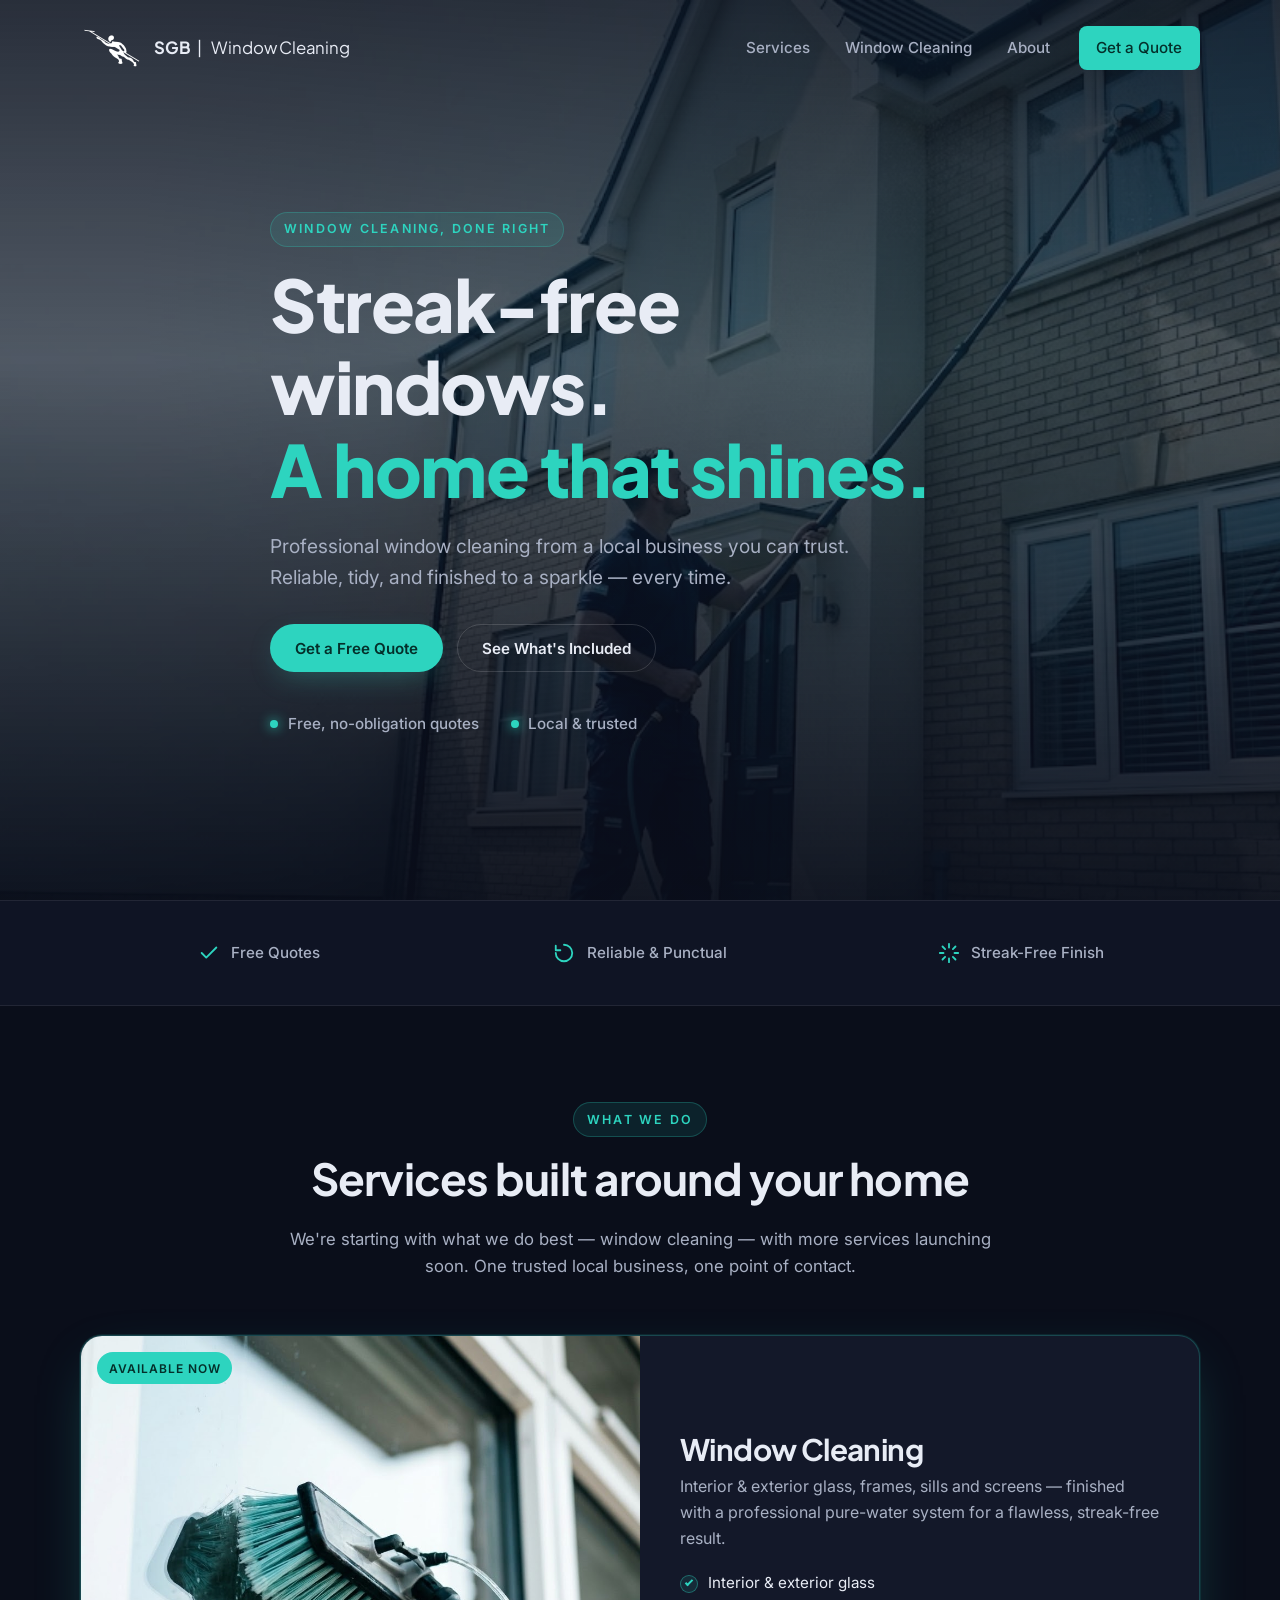
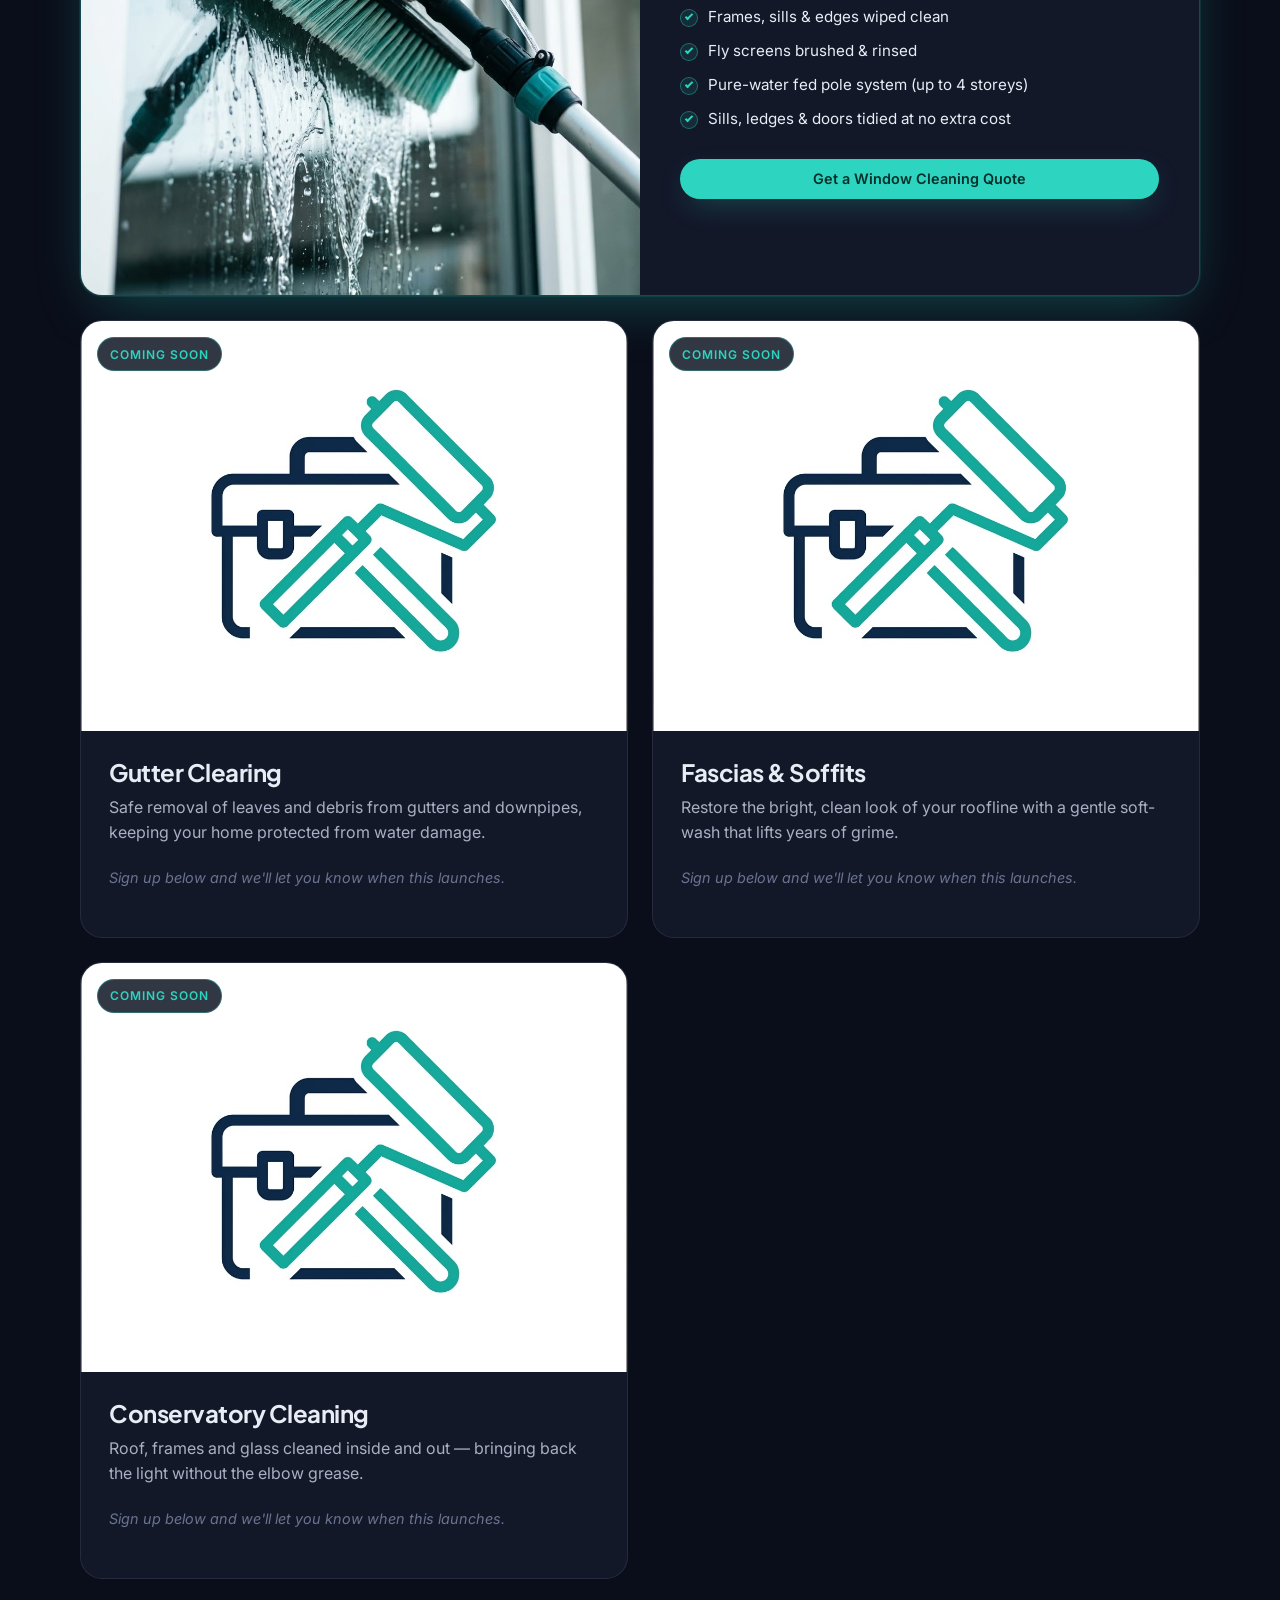
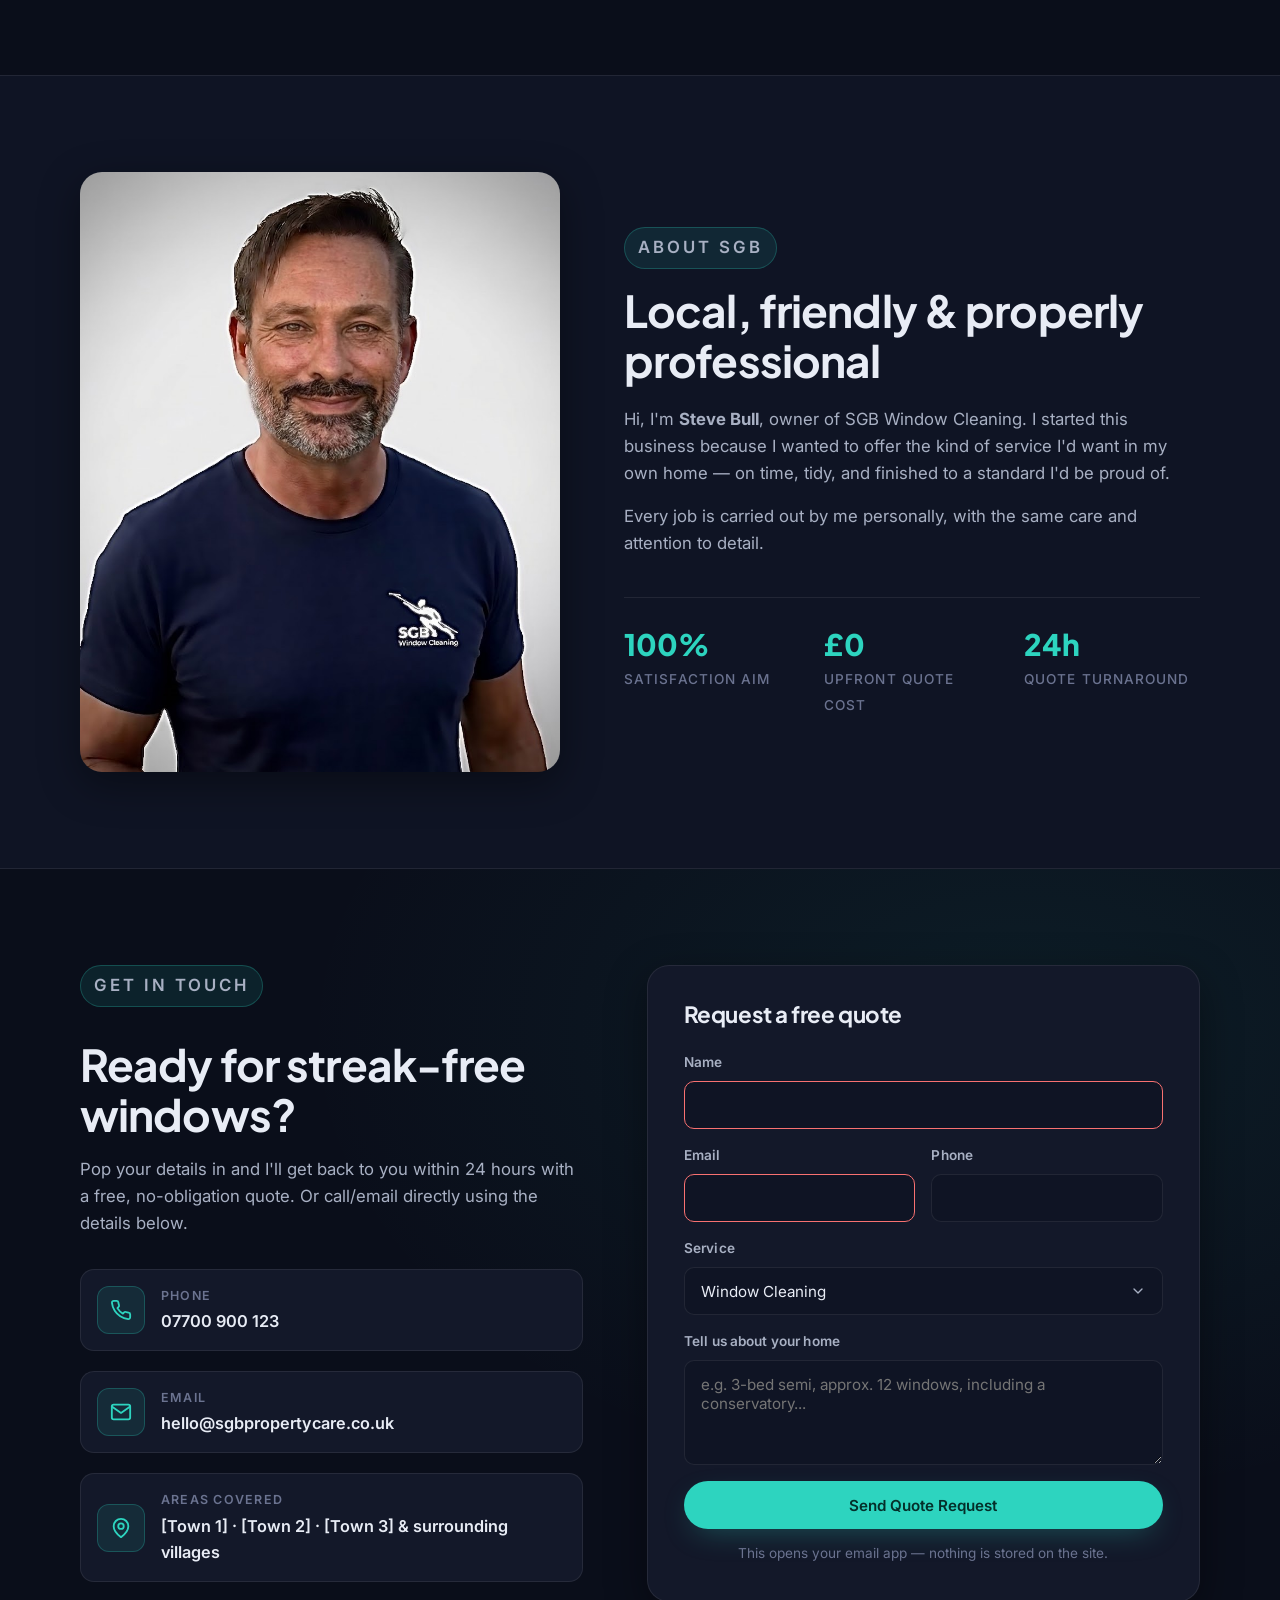
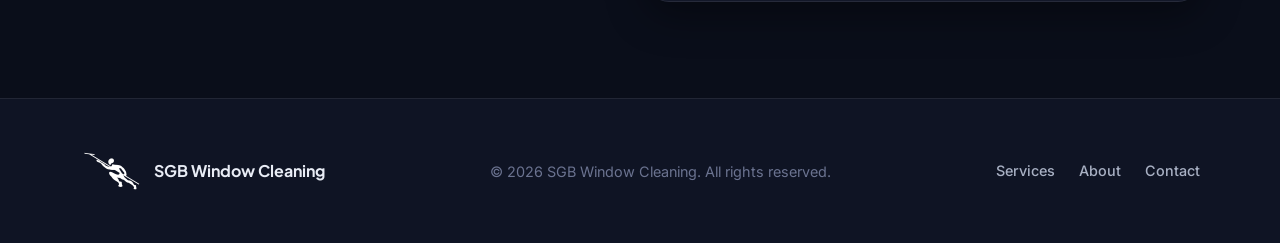
==== commit 765a419d: "updates" ====
--- a/index.html
+++ b/index.html
@@ -3,9 +3,9 @@
 <head>
     <meta charset="UTF-8">
     <meta name="viewport" content="width=device-width, initial-scale=1.0">
-    <meta name="description" content="SGB Property Care - Professional window cleaning and property care services. Streak-free windows, reliable service, free quotes.">
+    <meta name="description" content="SGB Window Cleaning - Professional window cleaning and property care services. Streak-free windows, reliable service, free quotes.">
     <meta name="theme-color" content="#0a0e1a">
-    <title>SGB Property Care | Professional Window Cleaning</title>
+    <title>SGB Window Cleaning | Professional Window Cleaning</title>
     <link rel="icon" type="image/jpeg" href="assets/images/favicon.jpg">
     <link rel="preconnect" href="https://fonts.googleapis.com">
     <link rel="preconnect" href="https://fonts.gstatic.com" crossorigin>
@@ -16,9 +16,9 @@
 
     <header class="site-header" id="site-header">
         <div class="container header-inner">
-            <a href="#home" class="logo" aria-label="SGB Property Care home">
-                <img src="assets/images/logo.png" alt="SGB Property Care logo">
-                <span>SGB <em>Property Care</em></span>
+            <a href="#home" class="logo" aria-label="SGB Window Cleaning home">
+                <img src="assets/images/logo.png" alt="SGB Window Cleaning logo">
+                <span><strong>SGB</strong> Window Cleaning</span>
             </a>
 
             <nav class="nav" id="nav" aria-label="Primary">
@@ -41,13 +41,13 @@
             <div class="hero-overlay" aria-hidden="true"></div>
 
             <div class="container hero-inner">
-                <p class="eyebrow">Property Care, Done Right</p>
+                <p class="eyebrow">Window Cleaning, Done Right</p>
                 <h1 class="hero-title">
                     Streak-free windows.<br>
                     <span class="accent">A home that shines.</span>
                 </h1>
                 <p class="hero-sub">
-                    Professional window cleaning from a local, insured team you can trust. Reliable, tidy, and finished to a sparkle &mdash; every time.
+                    Professional window cleaning from a local business you can trust. Reliable, tidy, and finished to a sparkle &mdash; every time.
                 </p>
                 <div class="hero-actions">
                     <a href="#contact" class="btn btn-primary">Get a Free Quote</a>
@@ -56,7 +56,6 @@
 
                 <ul class="hero-points" aria-label="Service highlights">
                     <li><span class="dot"></span> Free, no-obligation quotes</li>
-                    <li><span class="dot"></span> Fully insured</li>
                     <li><span class="dot"></span> Local &amp; trusted</li>
                 </ul>
             </div>
@@ -65,10 +64,6 @@
         <section class="trust">
             <div class="container">
                 <ul class="trust-strip">
-                    <li>
-                        <svg viewBox="0 0 24 24" fill="none" stroke="currentColor" stroke-width="2" stroke-linecap="round" stroke-linejoin="round" aria-hidden="true"><path d="M12 22s8-4 8-10V5l-8-3-8 3v7c0 6 8 10 8 10z"/><path d="m9 12 2 2 4-4"/></svg>
-                        <span>Fully Insured</span>
-                    </li>
                     <li>
                         <svg viewBox="0 0 24 24" fill="none" stroke="currentColor" stroke-width="2" stroke-linecap="round" stroke-linejoin="round" aria-hidden="true"><path d="M20 6 9 17l-5-5"/></svg>
                         <span>Free Quotes</span>
@@ -90,7 +85,7 @@
                 <div class="section-head">
                     <p class="eyebrow">What we do</p>
                     <h2>Services built around your home</h2>
-                    <p class="section-lead">We're starting with what we do best &mdash; window cleaning &mdash; with more services launching soon. One trusted team, one point of contact.</p>
+                    <p class="section-lead">We're starting with what we do best &mdash; window cleaning &mdash; with more services launching soon. One trusted local business, one point of contact.</p>
                 </div>
 
                 <div class="service-grid">
@@ -155,14 +150,14 @@
         <section class="about" id="about">
             <div class="container about-inner">
                 <div class="about-media">
-                    <img src="assets/images/about.jpg" alt="Sam Bennett, owner of SGB Property Care">
+                    <img src="assets/images/about.jpg" alt="Steve Bull, owner of SGB Window Cleaning">
                     <div class="about-media-frame" aria-hidden="true"></div>
                 </div>
                 <div class="about-content">
                     <p class="eyebrow">About SGB</p>
                     <h2>Local, friendly &amp; properly professional</h2>
-                    <p>Hi, I'm <strong>Sam Bennett</strong>, owner of SGB Property Care. I started this business because I wanted to offer the kind of service I'd want in my own home &mdash; on time, tidy, and finished to a standard I'd be proud of.</p>
-                    <p>Every job is carried out by me or a trusted team member, with the same care and attention to detail. No call centres, no rush jobs &mdash; just clean windows and a friendly face.</p>
+                    <p>Hi, I'm <strong>Steve Bull</strong>, owner of SGB Window Cleaning. I started this business because I wanted to offer the kind of service I'd want in my own home &mdash; on time, tidy, and finished to a standard I'd be proud of.</p>
+                    <p>Every job is carried out by me personally, with the same care and attention to detail.</p>
 
                     <div class="about-stats">
                         <div>
@@ -266,10 +261,10 @@
     <footer class="site-footer">
         <div class="container footer-inner">
             <div class="footer-brand">
-                <img src="assets/images/logo.png" alt="SGB Property Care">
-                <span>SGB Property Care</span>
-            </div>
-            <p>&copy; <span id="year"></span> SGB Property Care. All rights reserved.</p>
+                <img src="assets/images/logo.png" alt="SGB Window Cleaning">
+                <span>SGB Window Cleaning</span>
+            </div>
+            <p>&copy; <span id="year"></span> SGB Window Cleaning. All rights reserved.</p>
             <ul class="footer-links">
                 <li><a href="#services">Services</a></li>
                 <li><a href="#about">About</a></li>
--- a/css/style.css
+++ b/css/style.css
@@ -1,5 +1,5 @@
 /* ==========================================================================
-   SGB Property Care - Stylesheet
+   SGB Window Cleaning - Stylesheet
    Design: Dark modern, charcoal base, teal accent
    ========================================================================== */
 
@@ -250,17 +250,26 @@
 }
 
 .logo img {
-    width: 36px;
-    height: 36px;
+    width: 64px;
+    height: 64px;
     border-radius: 8px;
     object-fit: cover;
-    border: 1px solid var(--line-strong);
-}
-
-.logo em {
-    font-style: normal;
-    color: var(--accent);
+}
+
+.logo span {
+    color: var(--text);
+    font-weight: 400;
+}
+
+.logo span strong {
     font-weight: 700;
+    margin-right: 0.4rem;
+}
+
+.logo span strong::after {
+    content: '|';
+    margin-left: 0.4rem;
+    font-weight: 400;
 }
 
 .nav {
@@ -431,7 +440,7 @@
 
 .trust-strip {
     display: grid;
-    grid-template-columns: repeat(4, 1fr);
+    grid-template-columns: repeat(3, 1fr);
     gap: 1.5rem;
     align-items: center;
 }
@@ -896,8 +905,8 @@
 }
 
 .footer-brand img {
-    width: 32px;
-    height: 32px;
+    width: 64px;
+    height: 64px;
     border-radius: 6px;
     object-fit: cover;
 }
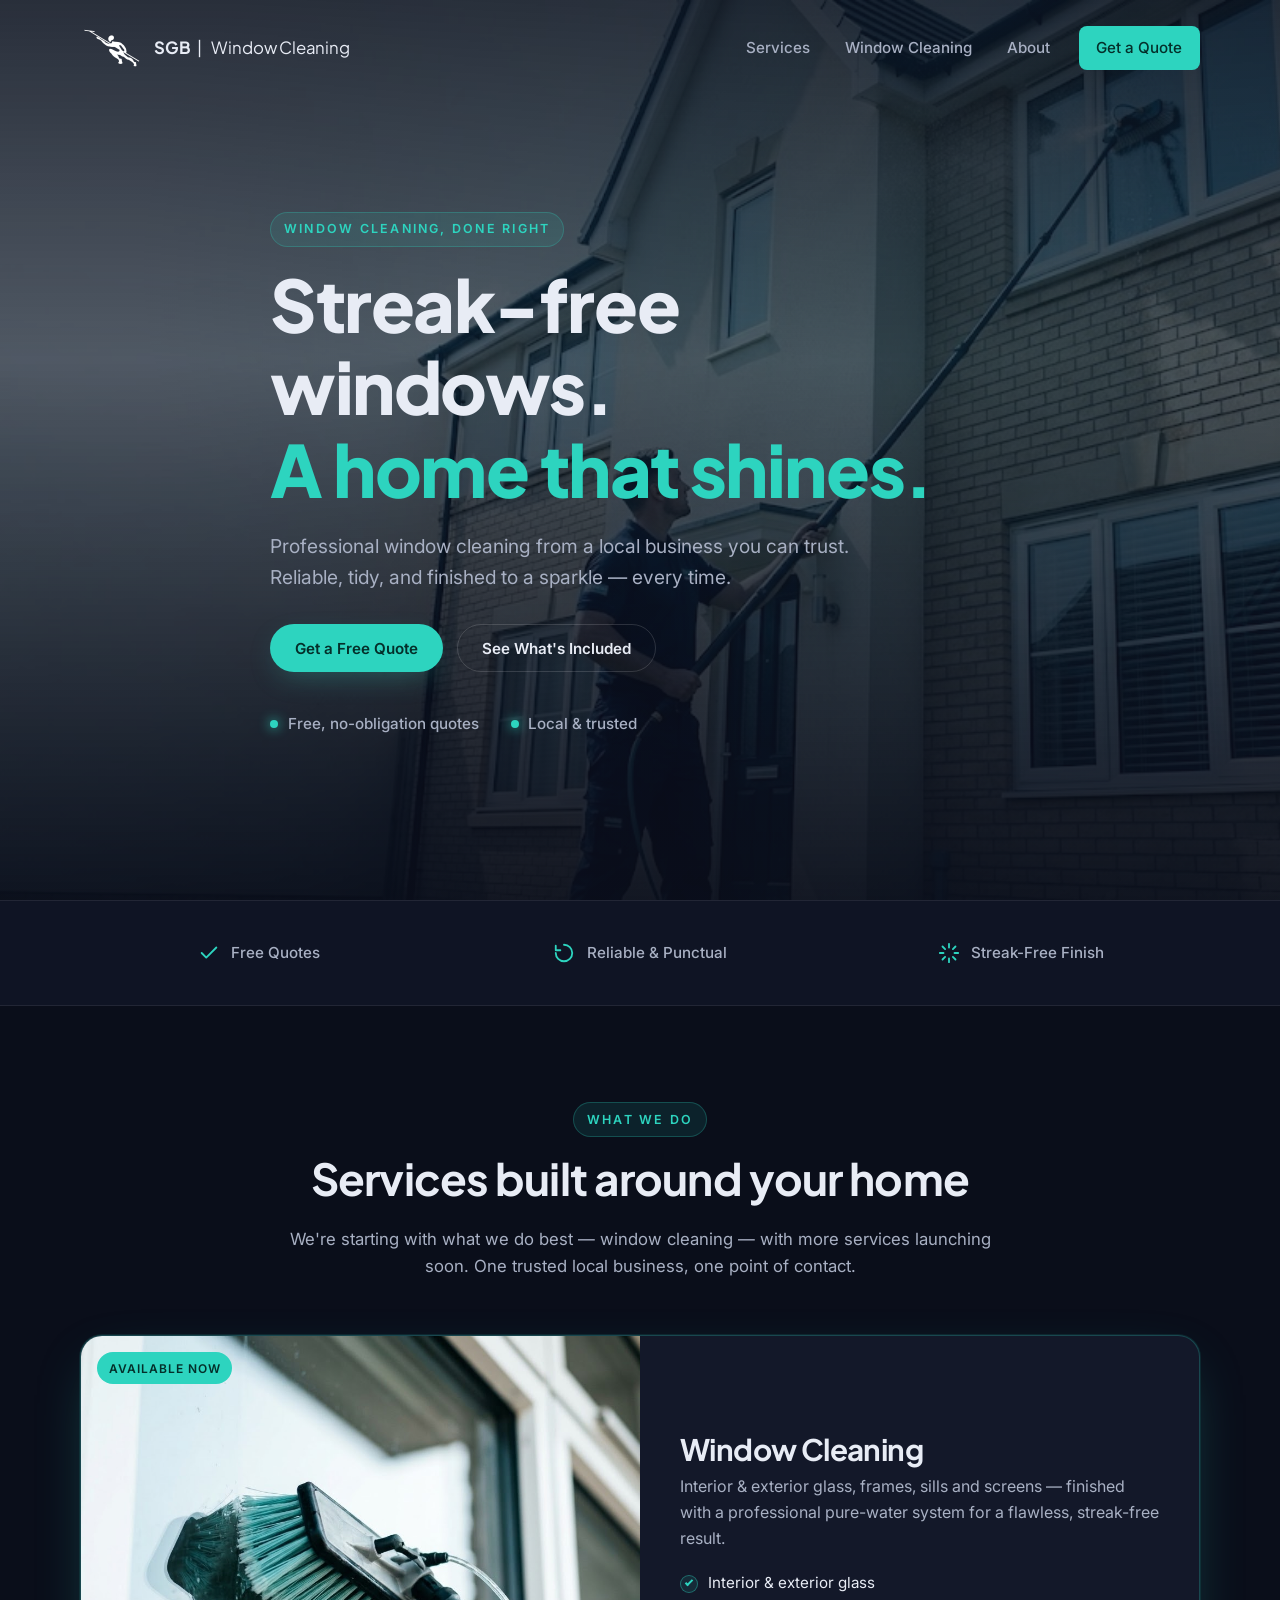
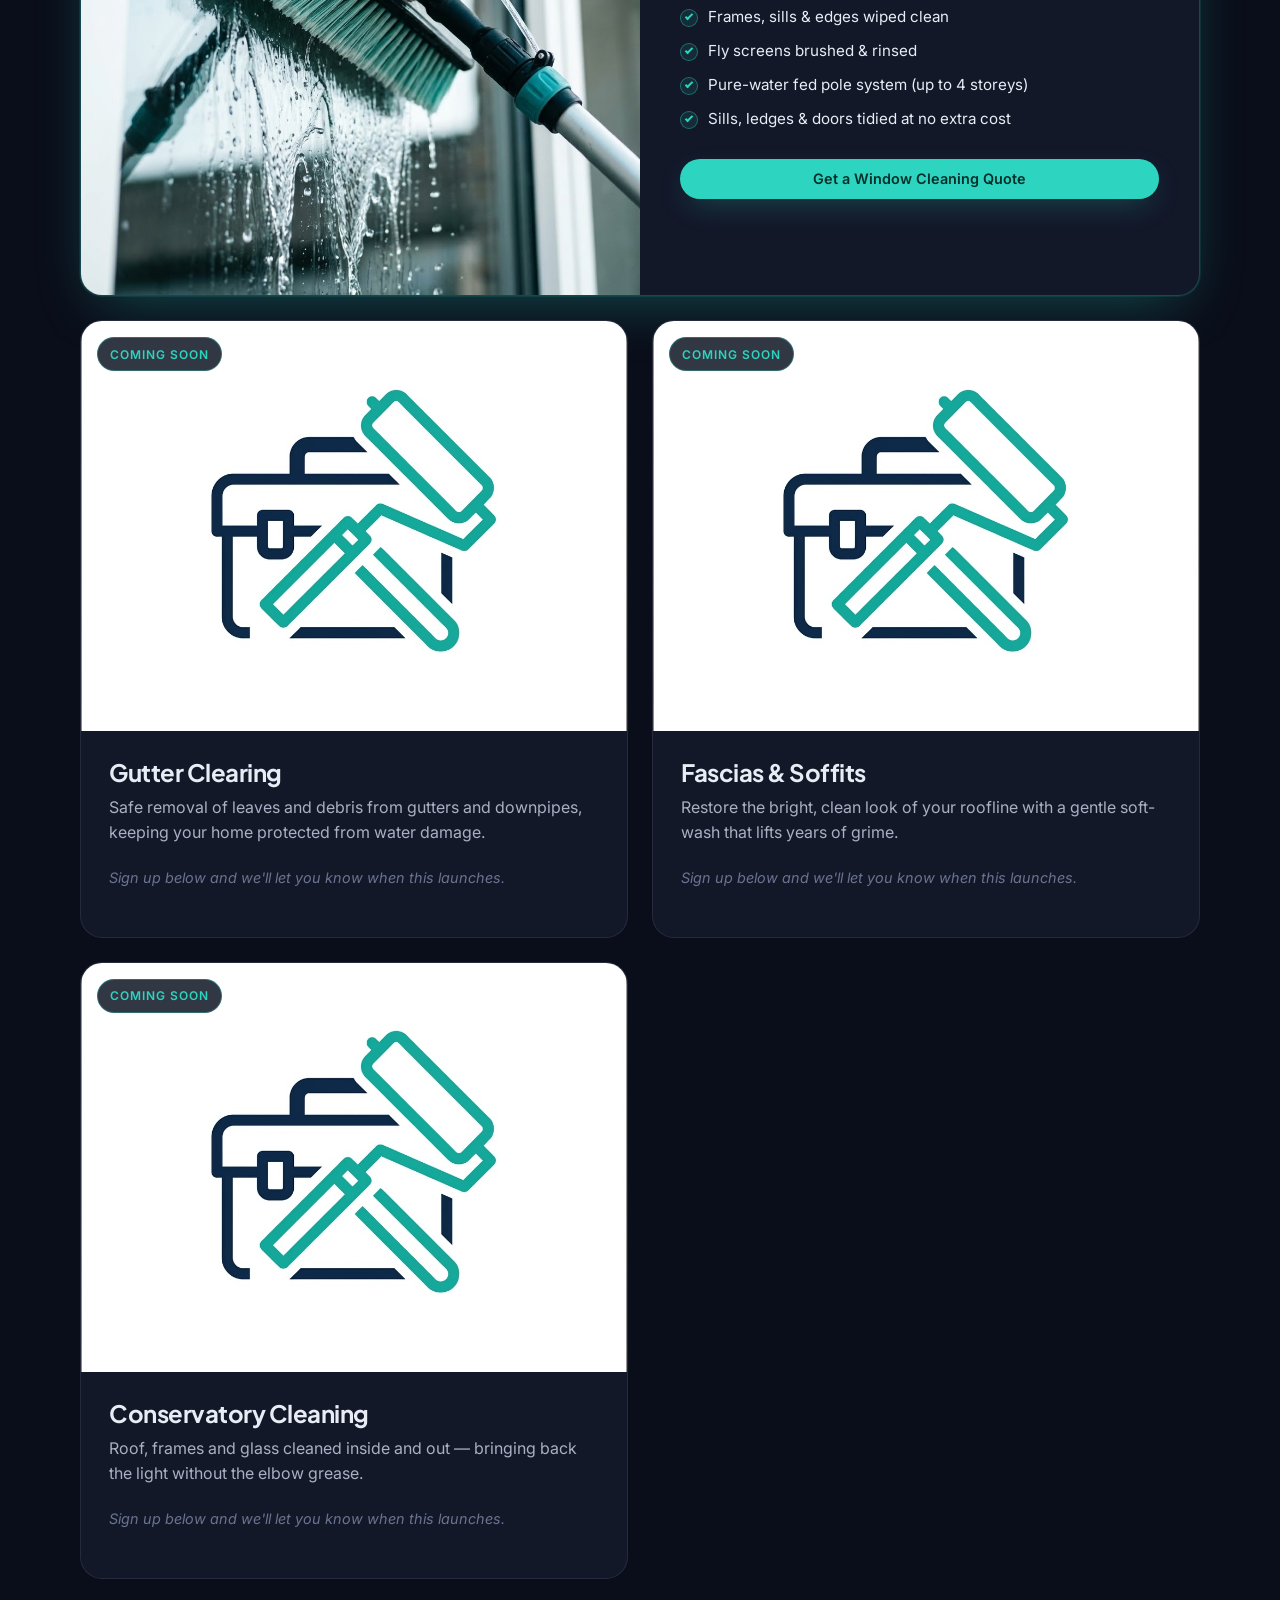
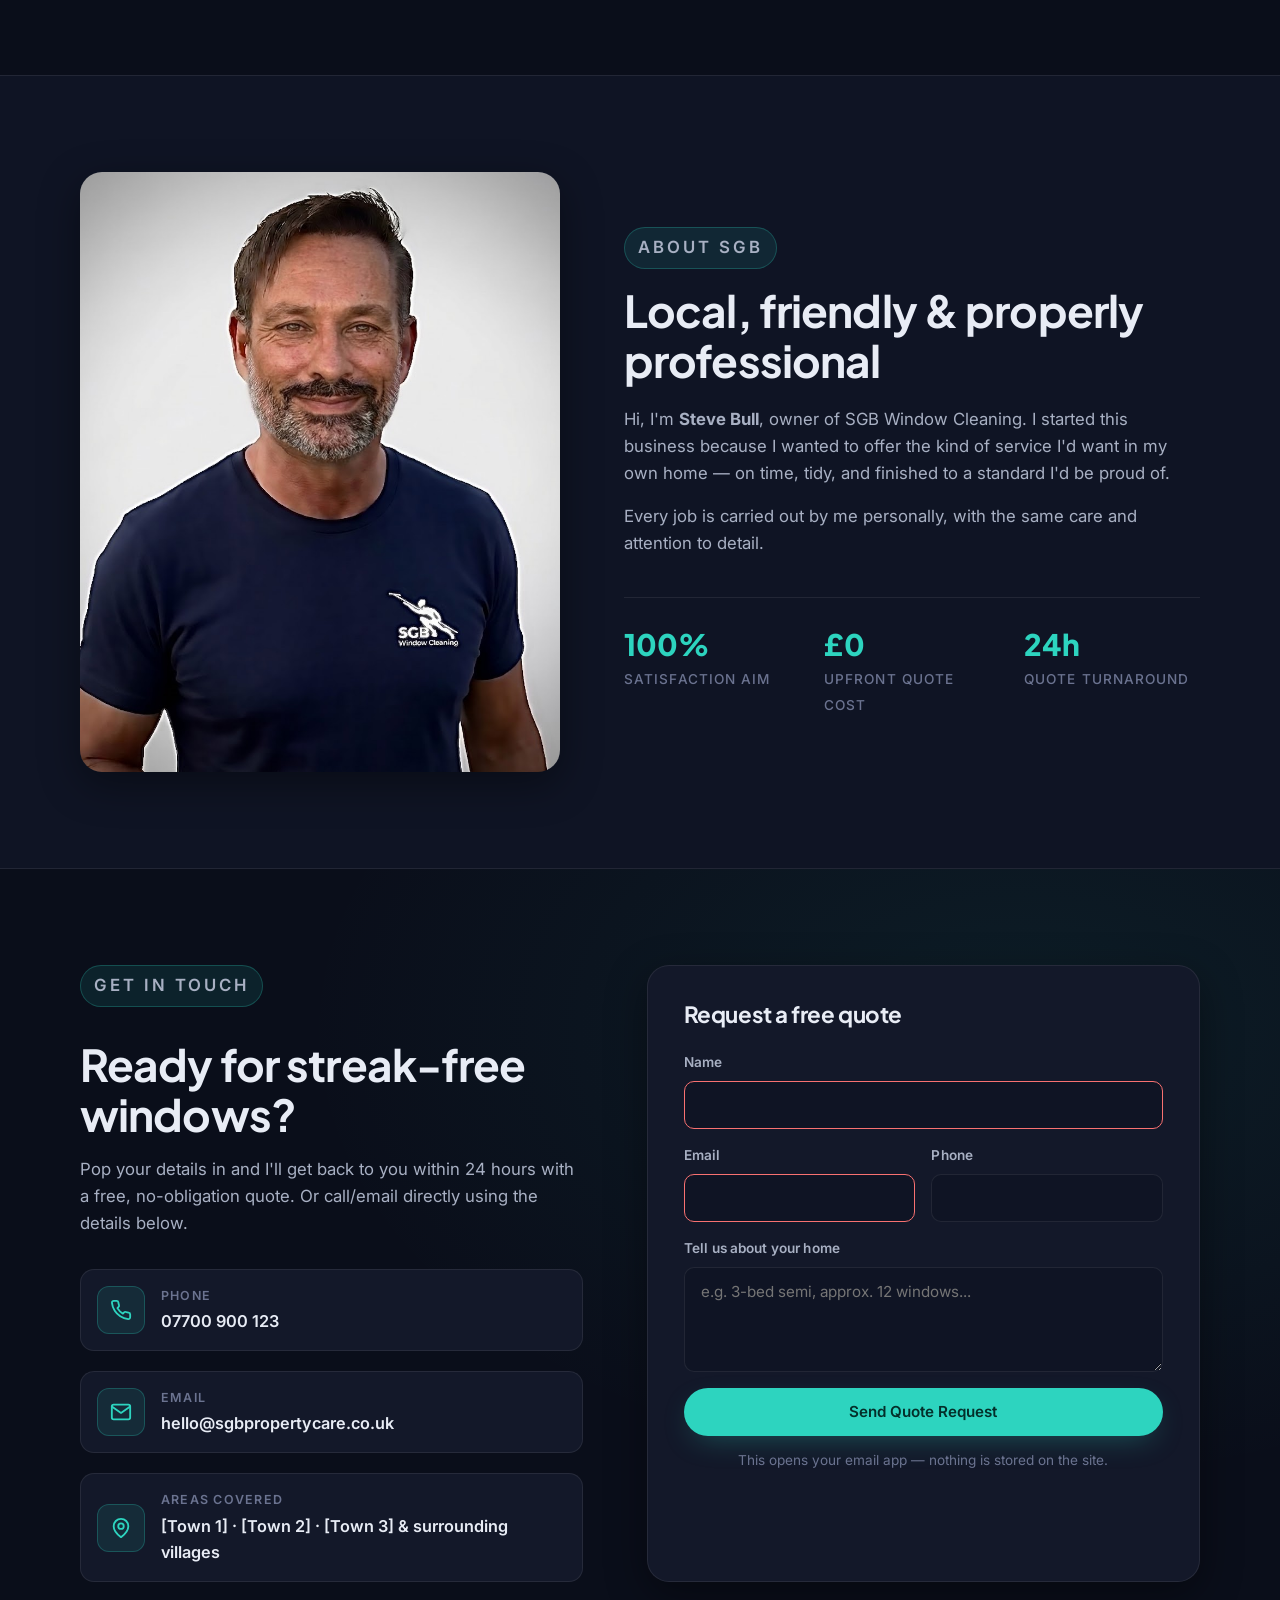
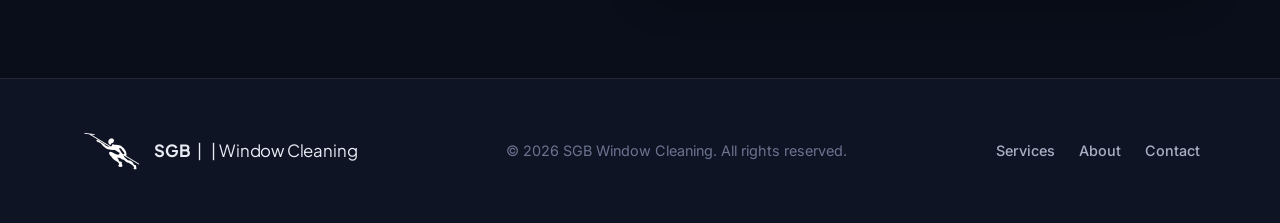
==== commit 545c0388: "updates" ====
--- a/index.html
+++ b/index.html
@@ -235,19 +235,8 @@
                     </div>
 
                     <div class="field">
-                        <label for="service">Service</label>
-                        <select id="service" name="service">
-                            <option>Window Cleaning</option>
-                            <option>Gutter Clearing (notify me)</option>
-                            <option>Fascias &amp; Soffits (notify me)</option>
-                            <option>Conservatory Cleaning (notify me)</option>
-                            <option>Other / not sure</option>
-                        </select>
-                    </div>
-
-                    <div class="field">
                         <label for="message">Tell us about your home</label>
-                        <textarea id="message" name="message" rows="4" placeholder="e.g. 3-bed semi, approx. 12 windows, including a conservatory..."></textarea>
+                        <textarea id="message" name="message" rows="4" placeholder="e.g. 3-bed semi, approx. 12 windows..."></textarea>
                     </div>
 
                     <button type="submit" class="btn btn-primary btn-block">Send Quote Request</button>
@@ -262,7 +251,7 @@
         <div class="container footer-inner">
             <div class="footer-brand">
                 <img src="assets/images/logo.png" alt="SGB Window Cleaning">
-                <span>SGB Window Cleaning</span>
+                <span><strong>SGB</strong> | Window Cleaning</span>
             </div>
             <p>&copy; <span id="year"></span> SGB Window Cleaning. All rights reserved.</p>
             <ul class="footer-links">
--- a/css/style.css
+++ b/css/style.css
@@ -206,6 +206,17 @@
 
 .btn-block {
     width: 100%;
+}
+
+.btn-success {
+    background: #10b981 !important;
+    color: #fff !important;
+}
+
+.btn:disabled {
+    opacity: 0.7;
+    cursor: not-allowed;
+    transform: none !important;
 }
 
 /* ==========================================================================
@@ -898,10 +909,28 @@
 .footer-brand {
     display: flex;
     align-items: center;
-    gap: 0.6rem;
+    gap: 0.65rem;
+    color: var(--text);
     font-family: var(--font-display);
+    font-weight: 800;
+    font-size: 1.05rem;
+    letter-spacing: -0.01em;
+}
+
+.footer-brand span {
+    color: var(--text);
+    font-weight: 400;
+}
+
+.footer-brand span strong {
     font-weight: 700;
-    color: var(--text);
+    margin-right: 0.4rem;
+}
+
+.footer-brand span strong::after {
+    content: '|';
+    margin-left: 0.4rem;
+    font-weight: 400;
 }
 
 .footer-brand img {
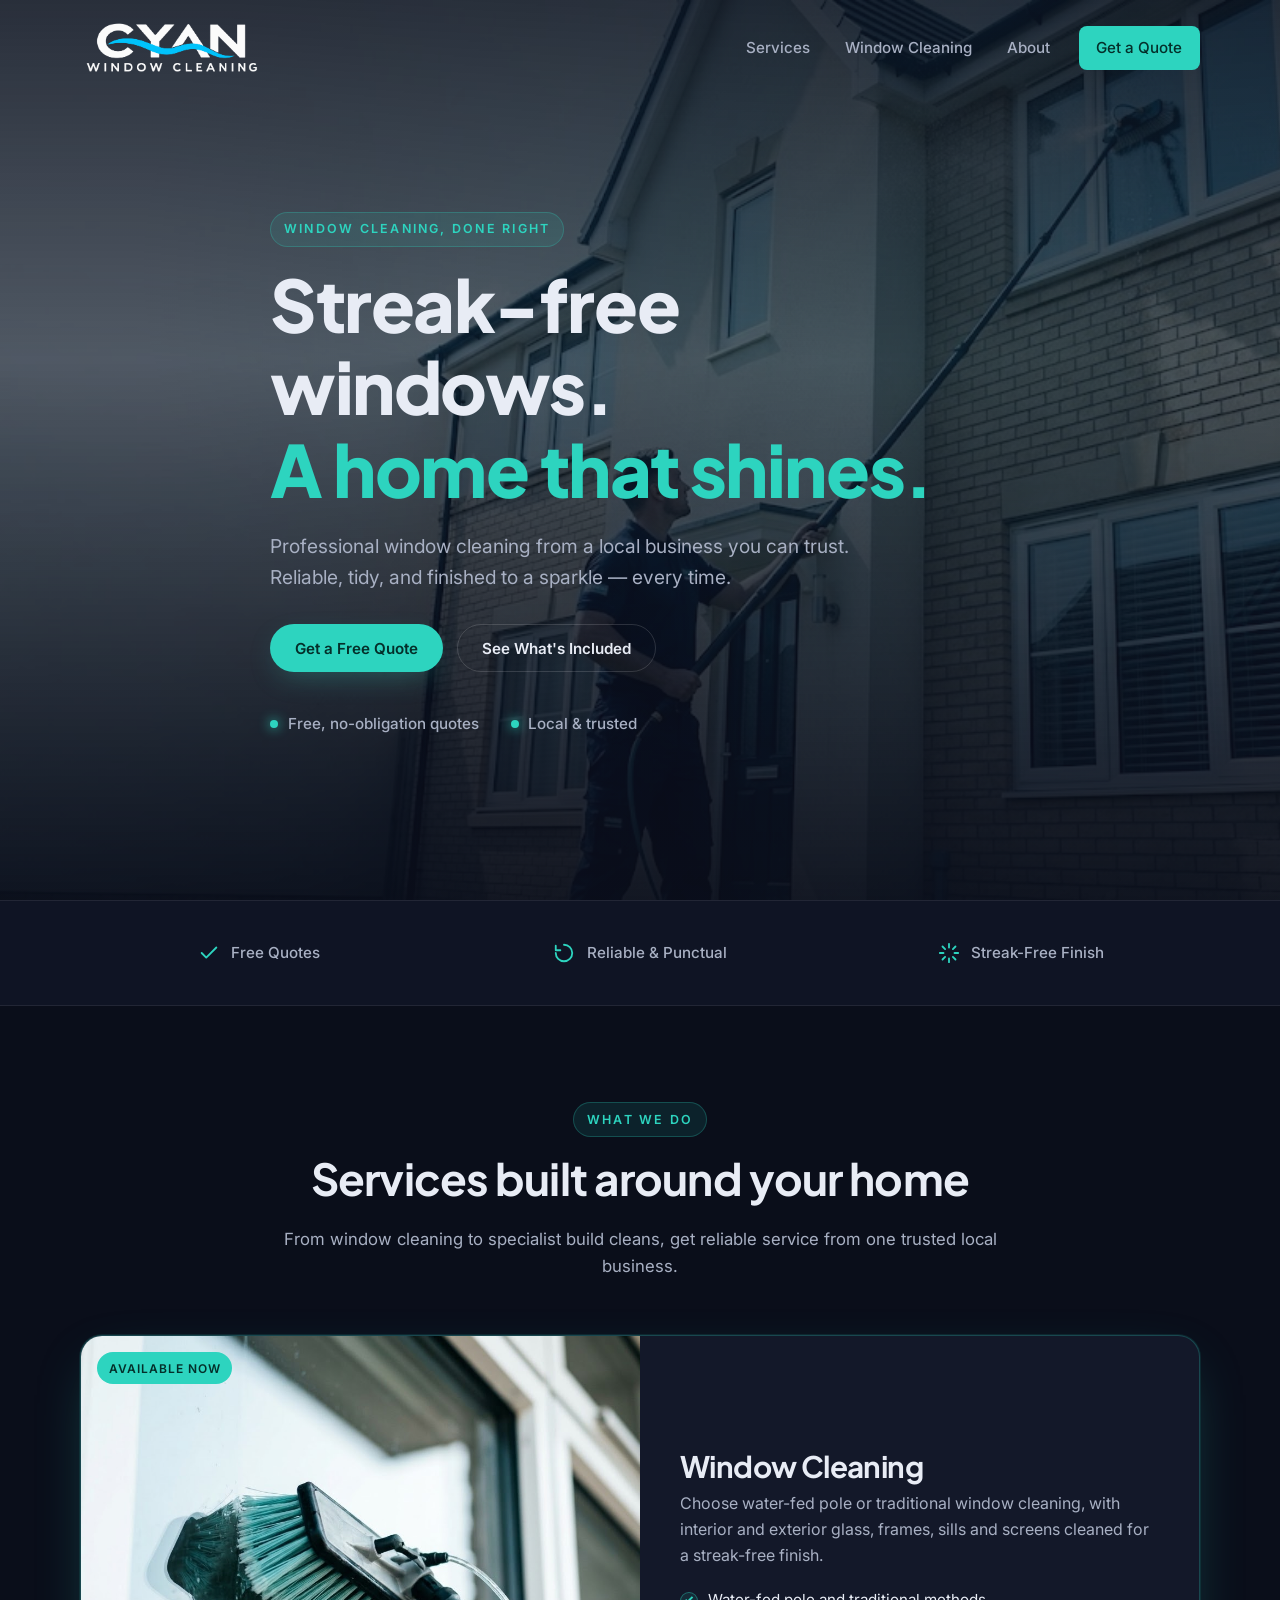
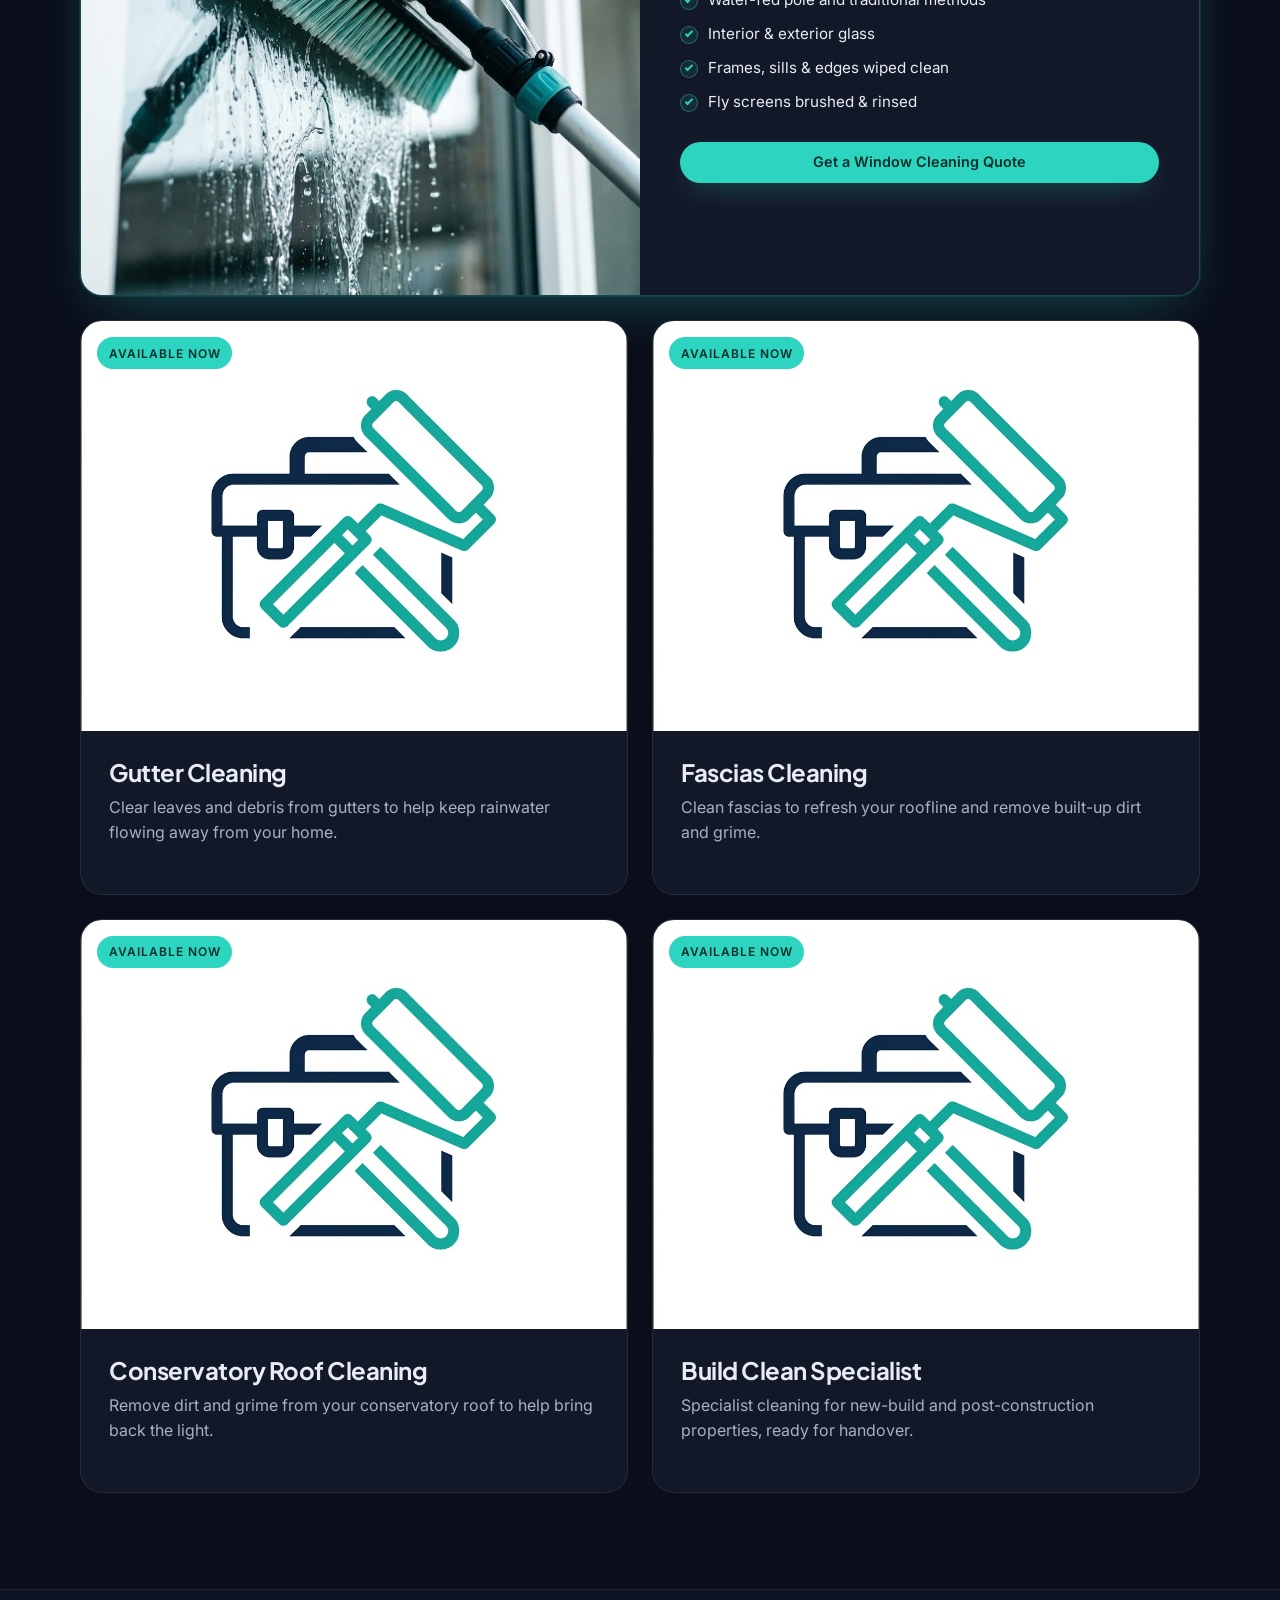
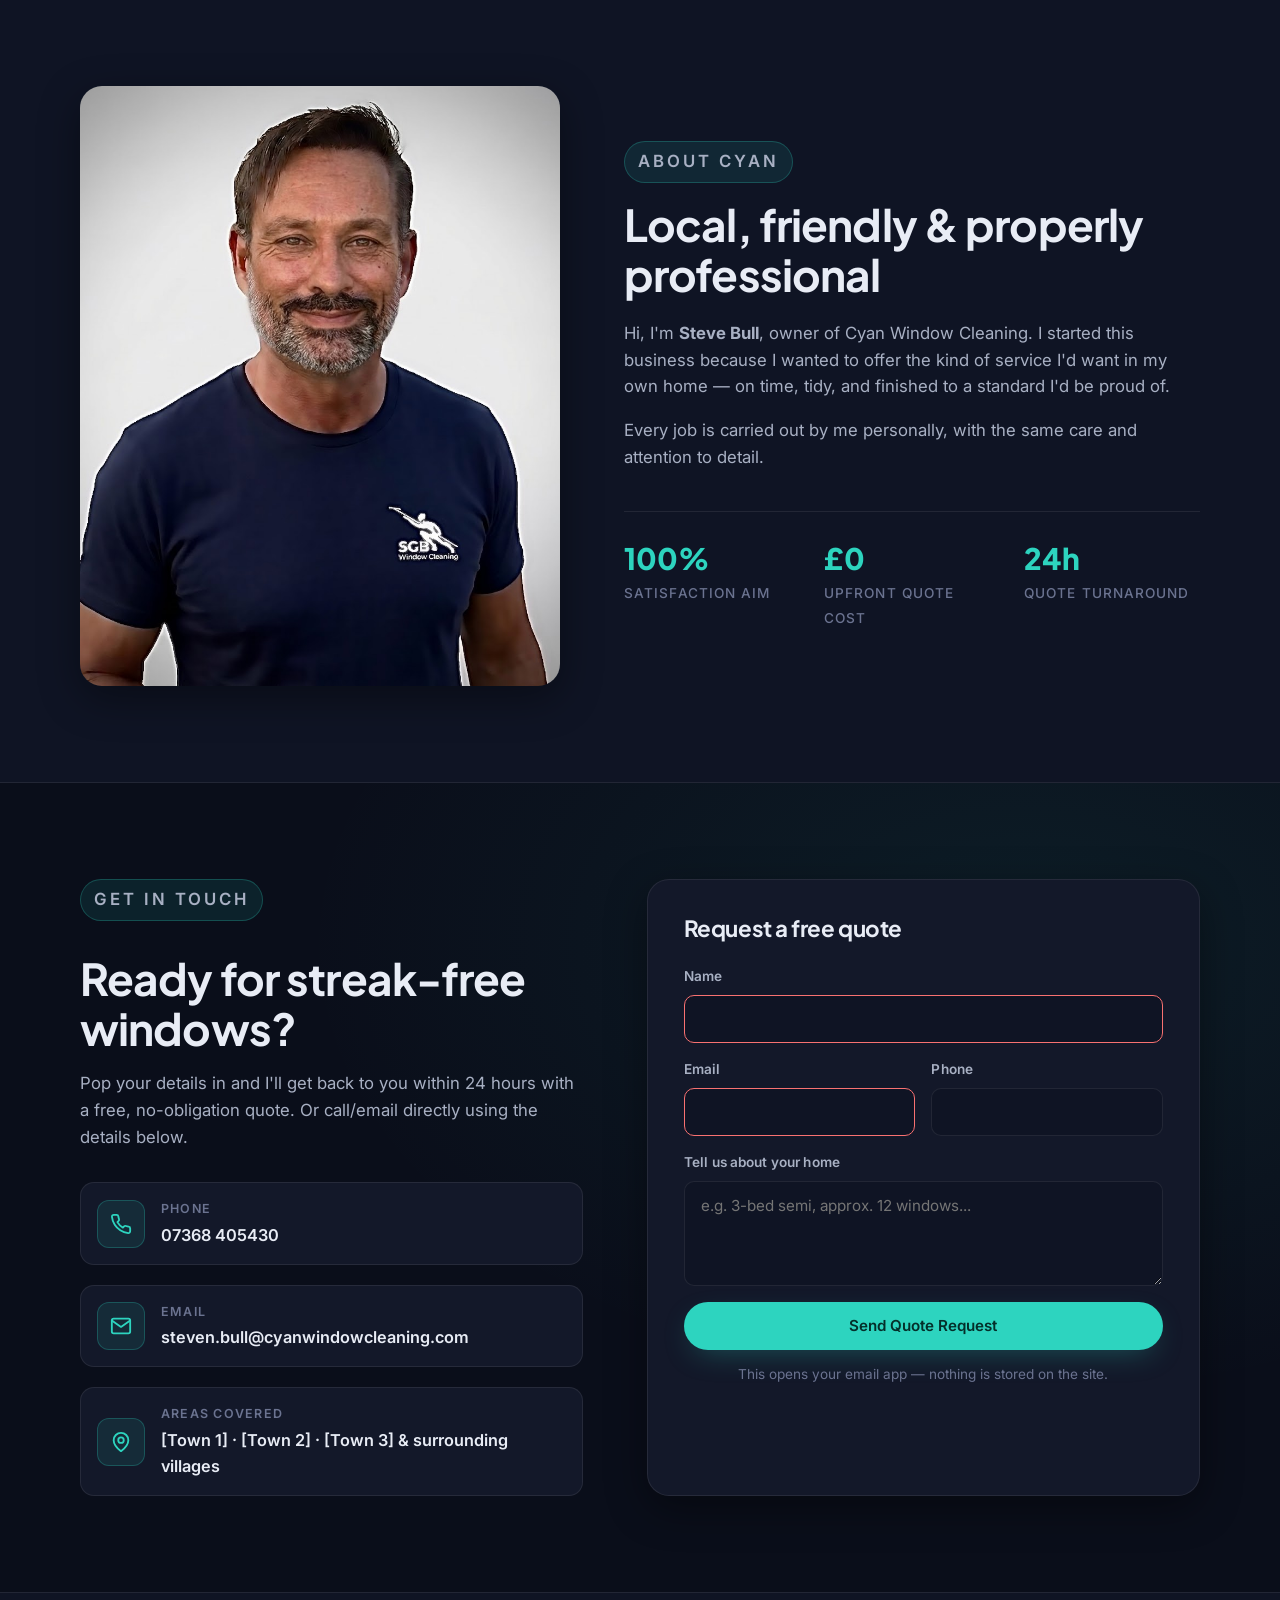
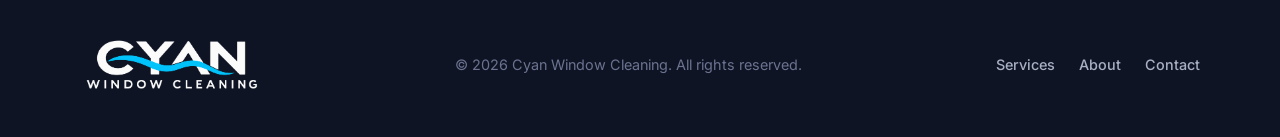
==== commit 316fb4cd: "CyanWindowCleaning" ====
--- a/index.html
+++ b/index.html
@@ -3,9 +3,9 @@
 <head>
     <meta charset="UTF-8">
     <meta name="viewport" content="width=device-width, initial-scale=1.0">
-    <meta name="description" content="SGB Window Cleaning - Professional window cleaning and property care services. Streak-free windows, reliable service, free quotes.">
+    <meta name="description" content="Cyan Window Cleaning - Professional window cleaning services. Streak-free windows, reliable service, free quotes.">
     <meta name="theme-color" content="#0a0e1a">
-    <title>SGB Window Cleaning | Professional Window Cleaning</title>
+    <title>Cyan Window Cleaning | Professional Window Cleaning</title>
     <link rel="icon" type="image/jpeg" href="assets/images/favicon.jpg">
     <link rel="preconnect" href="https://fonts.googleapis.com">
     <link rel="preconnect" href="https://fonts.gstatic.com" crossorigin>
@@ -16,9 +16,8 @@
 
     <header class="site-header" id="site-header">
         <div class="container header-inner">
-            <a href="#home" class="logo" aria-label="SGB Window Cleaning home">
-                <img src="assets/images/logo.png" alt="SGB Window Cleaning logo">
-                <span><strong>SGB</strong> Window Cleaning</span>
+            <a href="#home" class="logo" aria-label="Home">
+                <img src="assets/images/logo.png" alt="Home logo">
             </a>
 
             <nav class="nav" id="nav" aria-label="Primary">
@@ -85,7 +84,7 @@
                 <div class="section-head">
                     <p class="eyebrow">What we do</p>
                     <h2>Services built around your home</h2>
-                    <p class="section-lead">We're starting with what we do best &mdash; window cleaning &mdash; with more services launching soon. One trusted local business, one point of contact.</p>
+                    <p class="section-lead">From window cleaning to specialist build cleans, get reliable service from one trusted local business.</p>
                 </div>
 
                 <div class="service-grid">
@@ -96,51 +95,58 @@
                         </div>
                         <div class="service-card-body">
                             <h3>Window Cleaning</h3>
-                            <p>Interior &amp; exterior glass, frames, sills and screens &mdash; finished with a professional pure-water system for a flawless, streak-free result.</p>
+                            <p>Choose water-fed pole or traditional window cleaning, with interior and exterior glass, frames, sills and screens cleaned for a streak-free finish.</p>
                             <ul class="check-list">
+                                <li>Water-fed pole and traditional methods</li>
                                 <li>Interior &amp; exterior glass</li>
                                 <li>Frames, sills &amp; edges wiped clean</li>
                                 <li>Fly screens brushed &amp; rinsed</li>
-                                <li>Pure-water fed pole system (up to 4 storeys)</li>
-                                <li>Sills, ledges &amp; doors tidied at no extra cost</li>
                             </ul>
                             <a href="#contact" class="btn btn-primary btn-sm">Get a Window Cleaning Quote</a>
                         </div>
                     </article>
 
-                    <article class="service-card service-card--soon">
-                        <div class="service-card-media">
-                            <img src="assets/images/service-placeholder.jpg" alt="More services coming soon">
-                            <span class="service-badge service-badge--soon">Coming Soon</span>
-                        </div>
-                        <div class="service-card-body">
-                            <h3>Gutter Clearing</h3>
-                            <p>Safe removal of leaves and debris from gutters and downpipes, keeping your home protected from water damage.</p>
-                            <p class="muted">Sign up below and we'll let you know when this launches.</p>
-                        </div>
-                    </article>
-
-                    <article class="service-card service-card--soon">
-                        <div class="service-card-media">
-                            <img src="assets/images/service-placeholder.jpg" alt="More services coming soon">
-                            <span class="service-badge service-badge--soon">Coming Soon</span>
-                        </div>
-                        <div class="service-card-body">
-                            <h3>Fascias &amp; Soffits</h3>
-                            <p>Restore the bright, clean look of your roofline with a gentle soft-wash that lifts years of grime.</p>
-                            <p class="muted">Sign up below and we'll let you know when this launches.</p>
-                        </div>
-                    </article>
-
-                    <article class="service-card service-card--soon">
-                        <div class="service-card-media">
-                            <img src="assets/images/service-placeholder.jpg" alt="More services coming soon">
-                            <span class="service-badge service-badge--soon">Coming Soon</span>
-                        </div>
-                        <div class="service-card-body">
-                            <h3>Conservatory Cleaning</h3>
-                            <p>Roof, frames and glass cleaned inside and out &mdash; bringing back the light without the elbow grease.</p>
-                            <p class="muted">Sign up below and we'll let you know when this launches.</p>
+                    <article class="service-card">
+                        <div class="service-card-media">
+                            <img src="assets/images/service-placeholder.jpg" alt="Gutter cleaning service">
+                            <span class="service-badge">Available Now</span>
+                        </div>
+                        <div class="service-card-body">
+                            <h3>Gutter Cleaning</h3>
+                            <p>Clear leaves and debris from gutters to help keep rainwater flowing away from your home.</p>
+                        </div>
+                    </article>
+
+                    <article class="service-card">
+                        <div class="service-card-media">
+                            <img src="assets/images/service-placeholder.jpg" alt="Fascias cleaning service">
+                            <span class="service-badge">Available Now</span>
+                        </div>
+                        <div class="service-card-body">
+                            <h3>Fascias Cleaning</h3>
+                            <p>Clean fascias to refresh your roofline and remove built-up dirt and grime.</p>
+                        </div>
+                    </article>
+
+                    <article class="service-card">
+                        <div class="service-card-media">
+                            <img src="assets/images/service-placeholder.jpg" alt="Conservatory roof cleaning service">
+                            <span class="service-badge">Available Now</span>
+                        </div>
+                        <div class="service-card-body">
+                            <h3>Conservatory Roof Cleaning</h3>
+                            <p>Remove dirt and grime from your conservatory roof to help bring back the light.</p>
+                        </div>
+                    </article>
+
+                    <article class="service-card">
+                        <div class="service-card-media">
+                            <img src="assets/images/service-placeholder.jpg" alt="Specialist build cleaning service">
+                            <span class="service-badge">Available Now</span>
+                        </div>
+                        <div class="service-card-body">
+                            <h3>Build Clean Specialist</h3>
+                            <p>Specialist cleaning for new-build and post-construction properties, ready for handover.</p>
                         </div>
                     </article>
                 </div>
@@ -150,13 +156,13 @@
         <section class="about" id="about">
             <div class="container about-inner">
                 <div class="about-media">
-                    <img src="assets/images/about.jpg" alt="Steve Bull, owner of SGB Window Cleaning">
+                    <img src="assets/images/about.jpg" alt="Steve Bull, owner of Cyan Window Cleaning">
                     <div class="about-media-frame" aria-hidden="true"></div>
                 </div>
                 <div class="about-content">
-                    <p class="eyebrow">About SGB</p>
+                    <p class="eyebrow">About Cyan</p>
                     <h2>Local, friendly &amp; properly professional</h2>
-                    <p>Hi, I'm <strong>Steve Bull</strong>, owner of SGB Window Cleaning. I started this business because I wanted to offer the kind of service I'd want in my own home &mdash; on time, tidy, and finished to a standard I'd be proud of.</p>
+                    <p>Hi, I'm <strong>Steve Bull</strong>, owner of Cyan Window Cleaning. I started this business because I wanted to offer the kind of service I'd want in my own home &mdash; on time, tidy, and finished to a standard I'd be proud of.</p>
                     <p>Every job is carried out by me personally, with the same care and attention to detail.</p>
 
                     <div class="about-stats">
@@ -191,7 +197,7 @@
                             </span>
                             <div>
                                 <span class="contact-label">Phone</span>
-                                <a href="tel:+447700900123" class="contact-value">07700 900 123</a>
+                                <a href="tel:+447368405430" class="contact-value">07368 405430</a>
                             </div>
                         </li>
                         <li>
@@ -200,7 +206,7 @@
                             </span>
                             <div>
                                 <span class="contact-label">Email</span>
-                                <a href="mailto:hello@sgbpropertycare.co.uk" class="contact-value">hello@sgbpropertycare.co.uk</a>
+                                <a href="mailto:steven.bull@cyanwindowcleaning.com" class="contact-value">steven.bull@cyanwindowcleaning.com</a>
                             </div>
                         </li>
                         <li>
@@ -250,10 +256,9 @@
     <footer class="site-footer">
         <div class="container footer-inner">
             <div class="footer-brand">
-                <img src="assets/images/logo.png" alt="SGB Window Cleaning">
-                <span><strong>SGB</strong> | Window Cleaning</span>
-            </div>
-            <p>&copy; <span id="year"></span> SGB Window Cleaning. All rights reserved.</p>
+                <img src="assets/images/logo.png" alt="Cyan Window Cleaning">
+            </div>
+            <p>&copy; <span id="year"></span> Cyan Window Cleaning. All rights reserved.</p>
             <ul class="footer-links">
                 <li><a href="#services">Services</a></li>
                 <li><a href="#about">About</a></li>
--- a/css/style.css
+++ b/css/style.css
@@ -1,5 +1,5 @@
 /* ==========================================================================
-   SGB Window Cleaning - Stylesheet
+   Cyan Window Cleaning - Stylesheet
    Design: Dark modern, charcoal base, teal accent
    ========================================================================== */
 
@@ -208,17 +208,6 @@
     width: 100%;
 }
 
-.btn-success {
-    background: #10b981 !important;
-    color: #fff !important;
-}
-
-.btn:disabled {
-    opacity: 0.7;
-    cursor: not-allowed;
-    transform: none !important;
-}
-
 /* ==========================================================================
    Header
    ========================================================================== */
@@ -261,10 +250,10 @@
 }
 
 .logo img {
-    width: 64px;
+    width: 180px;
     height: 64px;
-    border-radius: 8px;
-    object-fit: cover;
+    object-fit: contain;
+    object-position: left center;
 }
 
 .logo span {
@@ -917,27 +906,11 @@
     letter-spacing: -0.01em;
 }
 
-.footer-brand span {
-    color: var(--text);
-    font-weight: 400;
-}
-
-.footer-brand span strong {
-    font-weight: 700;
-    margin-right: 0.4rem;
-}
-
-.footer-brand span strong::after {
-    content: '|';
-    margin-left: 0.4rem;
-    font-weight: 400;
-}
-
 .footer-brand img {
-    width: 64px;
+    width: 180px;
     height: 64px;
-    border-radius: 6px;
-    object-fit: cover;
+    object-fit: contain;
+    object-position: left center;
 }
 
 .site-footer p {
